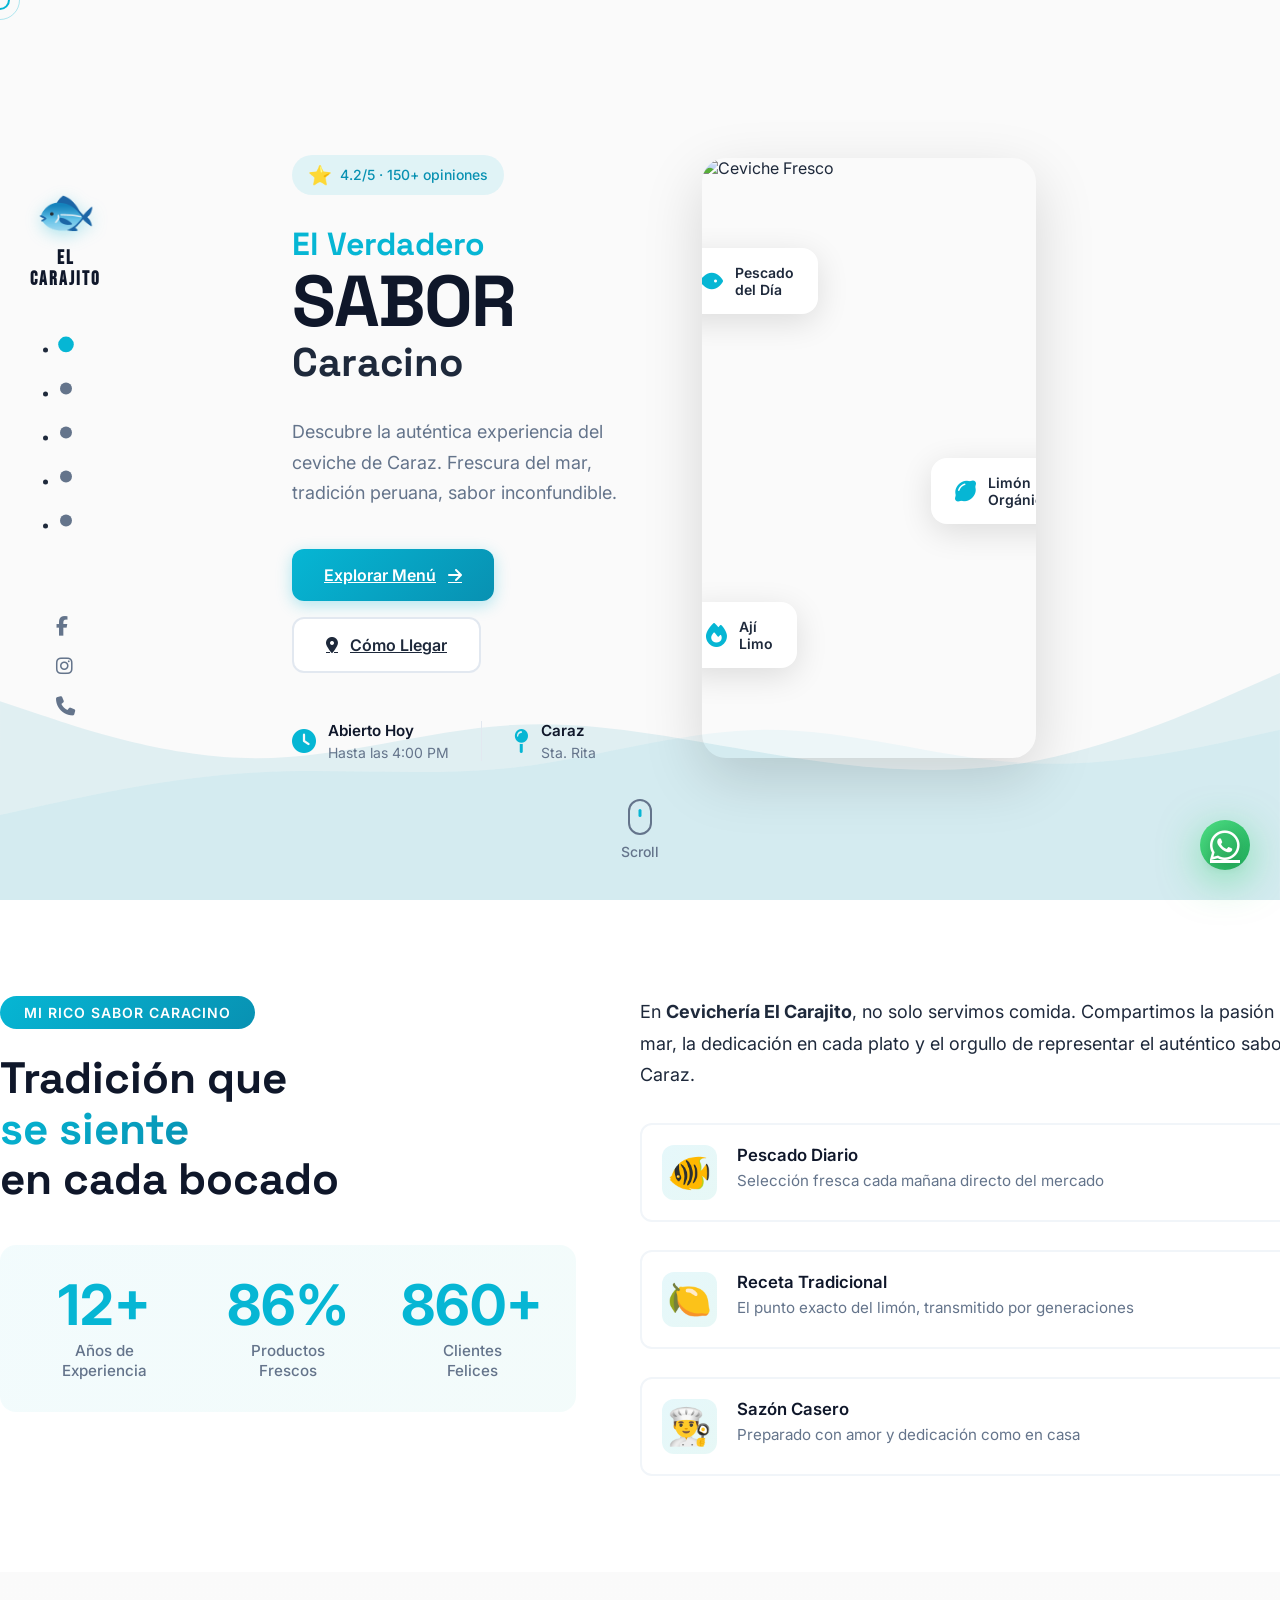
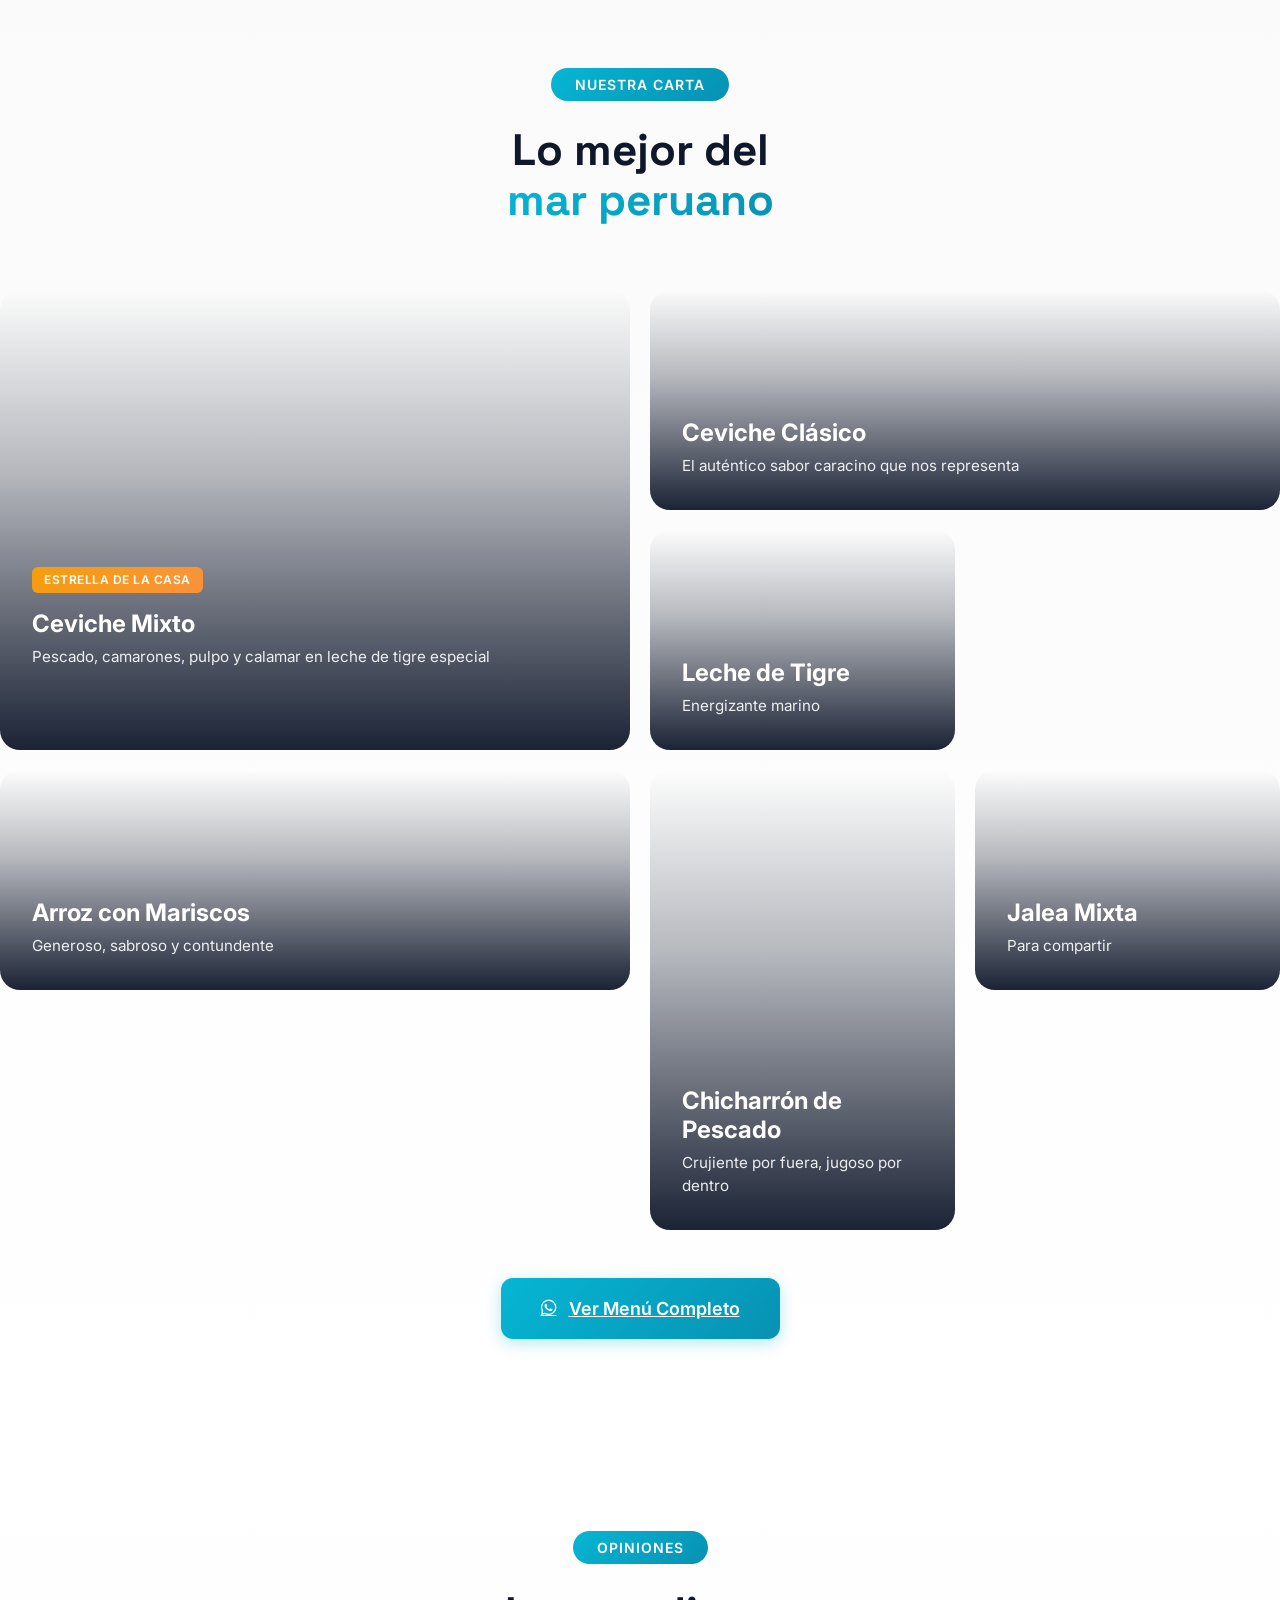
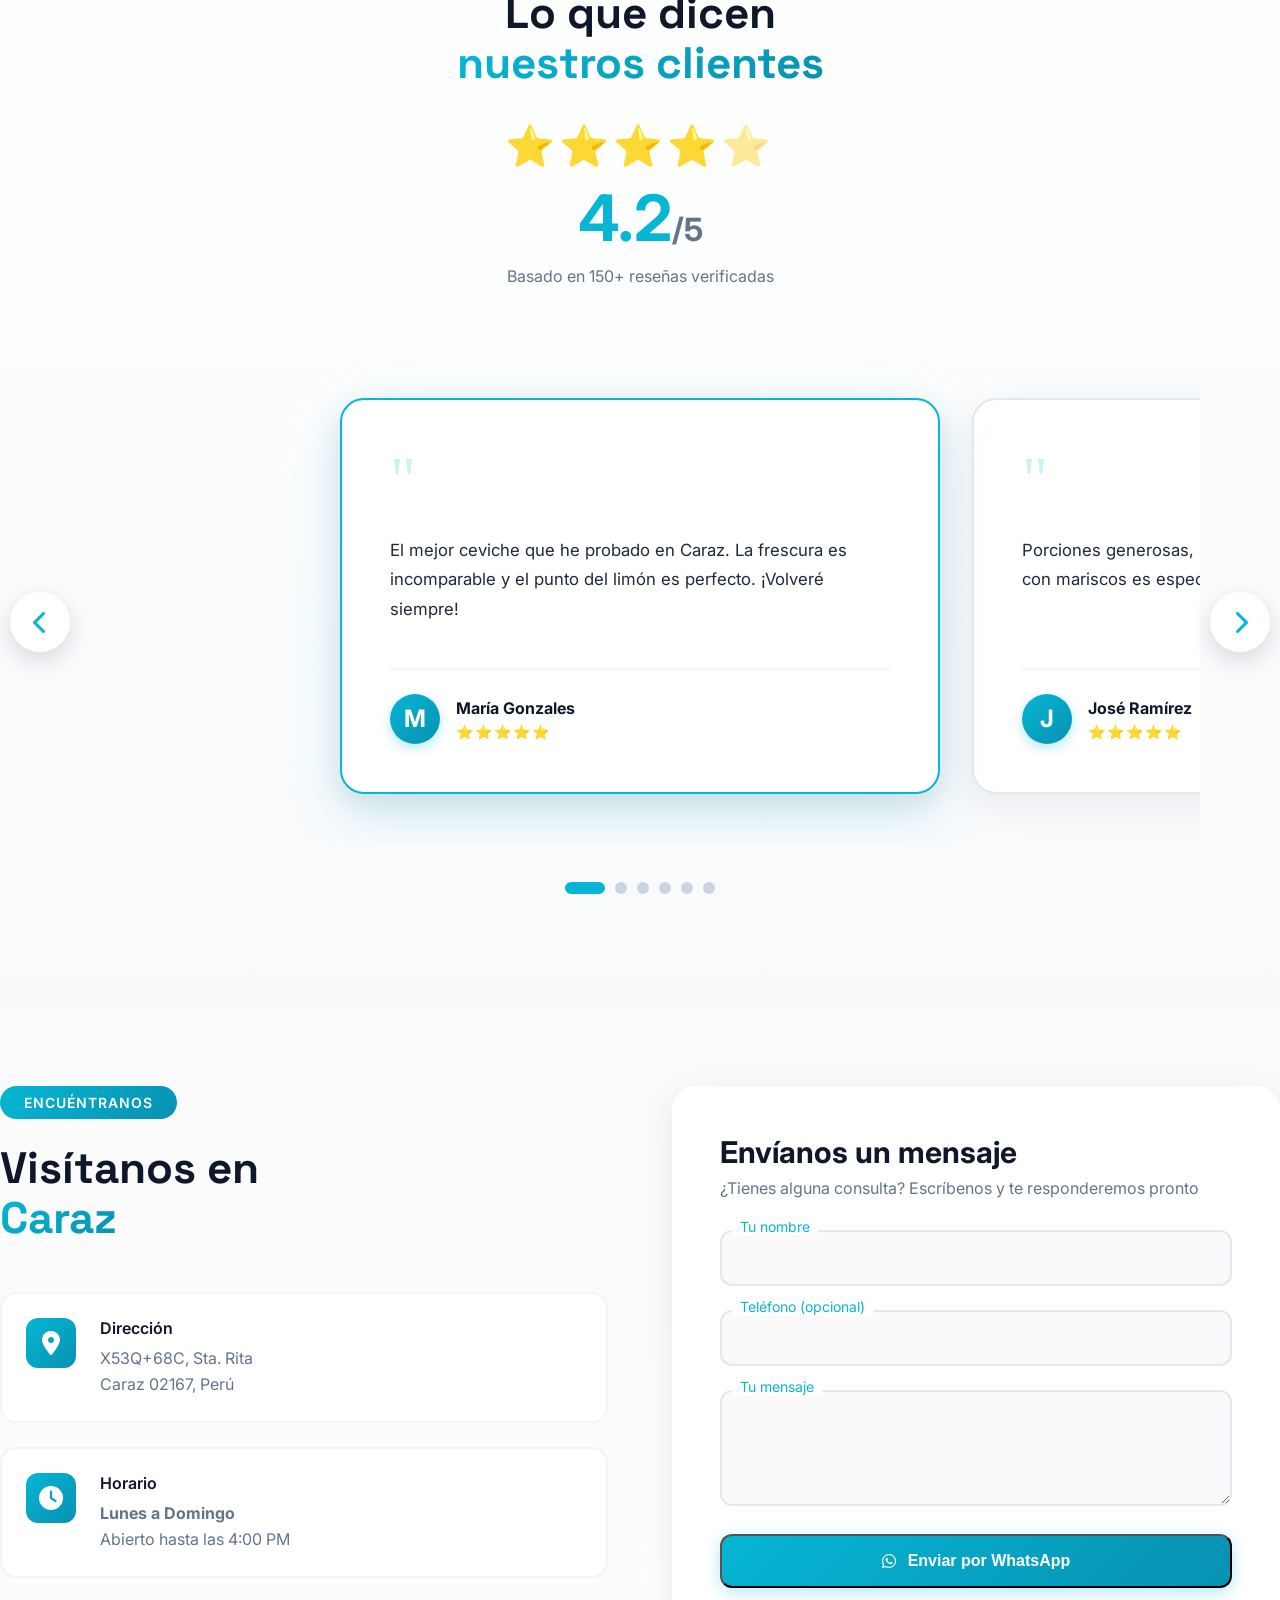
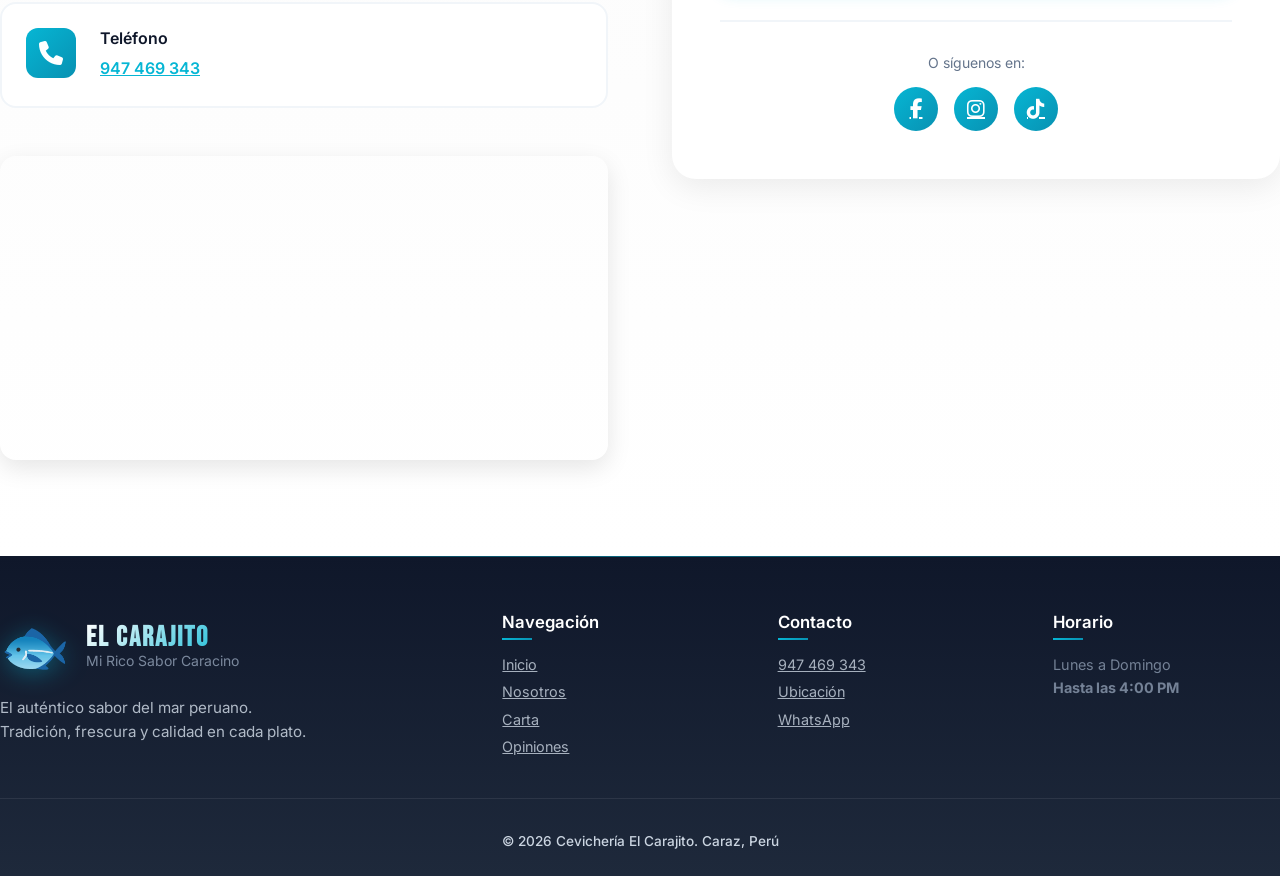
==== index.html @ 373b5e3e "Add files via upload" ====
<!DOCTYPE html>
<html lang="es">
<head>
    <meta charset="UTF-8">
    <meta name="viewport" content="width=device-width, initial-scale=1.0">
    <meta name="description" content="Cevichería El Carajito - El verdadero sabor del ceviche caracino. Restaurante de comida marina en Caraz, Perú. Frescura, tradición y sabor en cada plato.">
    <meta name="keywords" content="cevichería, ceviche, comida marina, mariscos, Caraz, Perú, restaurante, pescado fresco">
    <meta name="author" content="Cevichería El Carajito">
    <title>El Carajito 🐟 Sabor Caracino Auténtico</title>
    
    <!-- Font Awesome -->
    <link rel="stylesheet" href="https://cdnjs.cloudflare.com/ajax/libs/font-awesome/6.4.0/css/all.min.css">
    
    <!-- Google Fonts -->
    <link rel="preconnect" href="https://fonts.googleapis.com">
    <link rel="preconnect" href="https://fonts.gstatic.com" crossorigin>
    <link href="https://fonts.googleapis.com/css2?family=Space+Grotesk:wght@400;500;600;700&family=Bebas+Neue&family=Inter:wght@300;400;500;600&display=swap" rel="stylesheet">
    
    <!-- CSS -->
    <link rel="stylesheet" href="styles.css">
</head>
<body>
    <!-- Cursor personalizado -->
    <div class="custom-cursor"></div>
    <div class="cursor-follower"></div>
    
    <!-- Ondas de fondo -->
    <div class="waves-bg">
        <svg class="wave wave-1" xmlns="http://www.w3.org/2000/svg" viewBox="0 0 1440 320">
            <path fill="rgba(8, 145, 178, 0.1)" d="M0,96L48,112C96,128,192,160,288,160C384,160,480,128,576,122.7C672,117,768,139,864,154.7C960,171,1056,181,1152,165.3C1248,149,1344,107,1392,85.3L1440,64L1440,320L1392,320C1344,320,1248,320,1152,320C1056,320,960,320,864,320C768,320,672,320,576,320C480,320,384,320,288,320C192,320,96,320,48,320L0,320Z"></path>
        </svg>
        <svg class="wave wave-2" xmlns="http://www.w3.org/2000/svg" viewBox="0 0 1440 320">
            <path fill="rgba(6, 182, 212, 0.05)" d="M0,224L48,213.3C96,203,192,181,288,176C384,171,480,181,576,170.7C672,160,768,128,864,128C960,128,1056,160,1152,165.3C1248,171,1344,149,1392,138.7L1440,128L1440,320L1392,320C1344,320,1248,320,1152,320C1056,320,960,320,864,320C768,320,672,320,576,320C480,320,384,320,288,320C192,320,96,320,48,320L0,320Z"></path>
        </svg>
    </div>
    <!-- WhatsApp Floating -->
    <a href="https://wa.me/51947469343?text=Hola,%20quisiera%20información" 
       class="whatsapp-btn" 
       target="_blank"
       aria-label="Contactar por WhatsApp">
        <i class="fab fa-whatsapp"></i>
    </a>

    <!-- Navegación Lateral Moderna -->
    <nav class="nav-side">
        <div class="nav-logo">
            <div class="logo-icon">🐟</div>
            <span class="logo-text">EL<br>CARAJITO</span>
        </div>
        <ul class="nav-links">
            <li><a href="#inicio" class="nav-dot active" data-text="Inicio"></a></li>
            <li><a href="#sabor" class="nav-dot" data-text="Nuestro Sabor"></a></li>
            <li class="has-submenu">
                <a href="#platos" class="nav-dot" data-text="Platos">
                    <i class="submenu-arrow fas fa-chevron-right"></i>
                </a>
                <div class="submenu-carta">
                    <div class="submenu-header">
                        <h4>Nuestra Carta</h4>
                    </div>
                    <div class="submenu-items">
                        <a href="ceviches.html" class="submenu-item" data-category="ceviches">
                            <i class="fas fa-fish"></i>
                            <div class="submenu-info">
                                <span class="submenu-title">Ceviches</span>
                                <span class="submenu-desc">Frescos y deliciosos</span>
                            </div>
                        </a>
                        <a href="platos-marinos.html" class="submenu-item" data-category="marinos">
                            <i class="fas fa-shrimp"></i>
                            <div class="submenu-info">
                                <span class="submenu-title">Platos Marinos</span>
                                <span class="submenu-desc">Variedad del mar</span>
                            </div>
                        </a>
                        <a href="chicharrones.html" class="submenu-item" data-category="chicharrones">
                            <i class="fas fa-drumstick-bite"></i>
                            <div class="submenu-info">
                                <span class="submenu-title">Chicharrones</span>
                                <span class="submenu-desc">Crujientes y sabrosos</span>
                            </div>
                        </a>
                        <a href="arroces.html" class="submenu-item" data-category="arroces">
                            <i class="fas fa-bowl-rice"></i>
                            <div class="submenu-info">
                                <span class="submenu-title">Arroces</span>
                                <span class="submenu-desc">Con mariscos frescos</span>
                            </div>
                        </a>
                        <a href="jaleas.html" class="submenu-item" data-category="jaleas">
                            <i class="fas fa-utensils"></i>
                            <div class="submenu-info">
                                <span class="submenu-title">Jaleas</span>
                                <span class="submenu-desc">Mixtas y especiales</span>
                            </div>
                        </a>
                        <a href="bebidas.html" class="submenu-item" data-category="bebidas">
                            <i class="fas fa-glass-water"></i>
                            <div class="submenu-info">
                                <span class="submenu-title">Bebidas</span>
                                <span class="submenu-desc">Refrescantes</span>
                            </div>
                        </a>
                    </div>
                </div>
            </li>
            <li><a href="#opiniones" class="nav-dot" data-text="Opiniones"></a></li>
            <li><a href="#contacto" class="nav-dot" data-text="Contacto"></a></li>
        </ul>
        <div class="nav-social">
            <a href="#"><i class="fab fa-facebook-f"></i></a>
            <a href="#"><i class="fab fa-instagram"></i></a>
            <a href="tel:947469343"><i class="fas fa-phone"></i></a>
        </div>
    </nav>

    <!-- Mobile Menu Toggle -->
    <button class="mobile-menu-toggle" id="mobileToggle">
        <span></span>
        <span></span>
        <span></span>
    </button>

    <!-- Hero Moderno y Diferente -->
    <section class="hero-modern" id="inicio">
        <div class="hero-split">
            <!-- Lado Izquierdo: Contenido -->
            <div class="hero-left">
                <div class="hero-badge">
                    <span class="badge-star">⭐</span>
                    <span class="badge-text">4.2/5 · 150+ opiniones</span>
                </div>
                <h1 class="hero-title-modern">
                    <span class="title-line">El Verdadero</span>
                    <span class="title-line big">SABOR</span>
                    <span class="title-line">Caracino</span>
                </h1>
                <p class="hero-text">
                    Descubre la auténtica experiencia del ceviche de Caraz. 
                    Frescura del mar, tradición peruana, sabor inconfundible.
                </p>
                <div class="hero-actions">
                    <a href="#platos" class="btn-modern primary">
                        <span>Explorar Menú</span>
                        <i class="fas fa-arrow-right"></i>
                    </a>
                    <a href="#contacto" class="btn-modern secondary">
                        <i class="fas fa-map-marker-alt"></i>
                        <span>Cómo Llegar</span>
                    </a>
                </div>
                <div class="hero-info">
                    <div class="info-item">
                        <i class="fas fa-clock"></i>
                        <div>
                            <strong>Abierto Hoy</strong>
                            <span>Hasta las 4:00 PM</span>
                        </div>
                    </div>
                    <div class="info-divider"></div>
                    <div class="info-item">
                        <i class="fas fa-map-pin"></i>
                        <div>
                            <strong>Caraz</strong>
                            <span>Sta. Rita</span>
                        </div>
                    </div>
                </div>
            </div>
            <!-- Lado Derecho: Imagen Grande -->
            <div class="hero-right">
                <div class="hero-image-wrapper">
                    <img src="https://images.unsplash.com/photo-1626200419199-391ae4be7a41?w=800&h=1000&fit=crop&q=90" 
                         alt="Ceviche Fresco" 
                         class="hero-main-img">
                    <div class="hero-float-card card-1">
                        <i class="fas fa-fish"></i>
                        <span>Pescado<br>del Día</span>
                    </div>
                    <div class="hero-float-card card-2">
                        <i class="fas fa-lemon"></i>
                        <span>Limón<br>Orgánico</span>
                    </div>
                    <div class="hero-float-card card-3">
                        <i class="fas fa-fire"></i>
                        <span>Ají<br>Limo</span>
                    </div>
                </div>
            </div>
        </div>
        <!-- Scroll Indicator -->
        <div class="scroll-hint">
            <div class="mouse"></div>
            <span>Scroll</span>
        </div>
    </section>

    <!-- About Section Moderno -->
    <section class="about-modern" id="sabor">
        <div class="container-wide">
            <div class="about-layout">
                <div class="about-content-left">
                    <span class="section-label-modern">Mi Rico Sabor Caracino</span>
                    <h2 class="section-title-modern">
                        Tradición que<br>
                        <span class="gradient-text">se siente</span><br>
                        en cada bocado
                    </h2>
                    <div class="about-stats">
                        <div class="stat">
                            <h3>15+</h3>
                            <p>Años de<br>Experiencia</p>
                        </div>
                        <div class="stat">
                            <h3>100%</h3>
                            <p>Productos<br>Frescos</p>
                        </div>
                        <div class="stat">
                            <h3>1000+</h3>
                            <p>Clientes<br>Felices</p>
                        </div>
                    </div>
                </div>
                <div class="about-content-right">
                    <p class="big-text">
                        En <strong>Cevichería El Carajito</strong>, no solo servimos comida. 
                        Compartimos la pasión por el mar, la dedicación en cada plato y 
                        el orgullo de representar el auténtico sabor de Caraz.
                    </p>
                    <div class="features-modern">
                        <div class="feat">
                            <div class="feat-icon">🐠</div>
                            <div>
                                <h4>Pescado Diario</h4>
                                <p>Selección fresca cada mañana directo del mercado</p>
                            </div>
                        </div>
                        <div class="feat">
                            <div class="feat-icon">🍋</div>
                            <div>
                                <h4>Receta Tradicional</h4>
                                <p>El punto exacto del limón, transmitido por generaciones</p>
                            </div>
                        </div>
                        <div class="feat">
                            <div class="feat-icon">👨‍🍳</div>
                            <div>
                                <h4>Sazón Casero</h4>
                                <p>Preparado con amor y dedicación como en casa</p>
                            </div>
                        </div>
                    </div>
                </div>
            </div>
        </div>
    </section>

    <!-- Platos Section - Diseño Bento Grid Moderno -->
    <section class="platos-section" id="platos">
        <div class="container-wide">
            <div class="section-head-center">
                <span class="section-label-modern">Nuestra Carta</span>
                <h2 class="section-title-modern">
                    Lo mejor del<br>
                    <span class="gradient-text">mar peruano</span>
                </h2>
            </div>

            <!-- Bento Grid Layout -->
            <div class="bento-grid">
                <!-- Ceviche Mixto - Grande -->
                <div class="bento-item large" style="background-image: url('https://images.unsplash.com/photo-1617093727343-374698b1b08d?w=600&h=800&fit=crop&q=90')">
                    <div class="bento-overlay"></div>
                    <div class="bento-content">
                        <span class="bento-tag">Estrella de la Casa</span>
                        <h3>Ceviche Mixto</h3>
                        <p>Pescado, camarones, pulpo y calamar en leche de tigre especial</p>
                        <button class="btn-ghost">Pedir</button>
                    </div>
                </div>

                <!-- Ceviche Clásico -->
                <div class="bento-item medium" style="background-image: url('https://images.unsplash.com/photo-1626200419199-391ae4be7a41?w=500&h=500&fit=crop&q=90')">
                    <div class="bento-overlay"></div>
                    <div class="bento-content">
                        <h3>Ceviche Clásico</h3>
                        <p>El auténtico sabor caracino que nos representa</p>
                    </div>
                </div>

                <!-- Leche de Tigre -->
                <div class="bento-item small" style="background-image: url('https://images.unsplash.com/photo-1625943553852-781c6dd46faa?w=400&h=400&fit=crop&q=90')">
                    <div class="bento-overlay"></div>
                    <div class="bento-content">
                        <h3>Leche de Tigre</h3>
                        <p>Energizante marino</p>
                    </div>
                </div>

                <!-- Arroz con Mariscos -->
                <div class="bento-item medium" style="background-image: url('https://images.unsplash.com/photo-1559181567-c3190ca9959b?w=500&h=500&fit=crop&q=90')">
                    <div class="bento-overlay"></div>
                    <div class="bento-content">
                        <h3>Arroz con Mariscos</h3>
                        <p>Generoso, sabroso y contundente</p>
                    </div>
                </div>

                <!-- Chicharrón de Pescado -->
                <div class="bento-item tall" style="background-image: url('https://images.unsplash.com/photo-1534422298391-e4f8c172dddb?w=400&h=600&fit=crop&q=90')">
                    <div class="bento-overlay"></div>
                    <div class="bento-content">
                        <h3>Chicharrón de Pescado</h3>
                        <p>Crujiente por fuera, jugoso por dentro</p>
                    </div>
                </div>

                <!-- Jalea Mixta -->
                <div class="bento-item small" style="background-image: url('https://images.unsplash.com/photo-1599487488170-d11ec9c172f0?w=400&h=400&fit=crop&q=90')">
                    <div class="bento-overlay"></div>
                    <div class="bento-content">
                        <h3>Jalea Mixta</h3>
                        <p>Para compartir</p>
                    </div>
                </div>
            </div>

            <!-- Botón Ver Menú Completo -->
            <div class="center-action">
                <a href="https://wa.me/51947469343?text=Quiero%20ver%20el%20menú%20completo" target="_blank" class="btn-modern primary large">
                    <i class="fab fa-whatsapp"></i>
                    <span>Ver Menú Completo</span>
                </a>
            </div>
        </div>
    </section>

    <!-- Opiniones Carousel Moderno -->
    <section class="reviews-modern" id="opiniones">
        <div class="container-wide">
            <div class="section-head-center">
                <span class="section-label-modern">Opiniones</span>
                <h2 class="section-title-modern">
                    Lo que dicen<br>
                    <span class="gradient-text">nuestros clientes</span>
                </h2>
                <div class="rating-hero">
                    <div class="stars-big">⭐⭐⭐⭐<span class="half">⭐</span></div>
                    <div class="rating-num">4.2<span>/5</span></div>
                    <p>Basado en 150+ reseñas verificadas</p>
                </div>
            </div>

            <div class="reviews-carousel-3d">
                <button class="carousel-nav prev" aria-label="Anterior">
                    <i class="fas fa-chevron-left"></i>
                </button>
                
                <div class="carousel-track-container">
                    <div class="carousel-track">
                        <div class="review-card-modern active">
                            <div class="card-inner">
                                <div class="quote-icon">"</div>
                                <p class="review-text-modern">
                                    El mejor ceviche que he probado en Caraz. La frescura es incomparable 
                                    y el punto del limón es perfecto. ¡Volveré siempre!
                                </p>
                                <div class="reviewer">
                                    <div class="reviewer-avatar">M</div>
                                    <div class="reviewer-info">
                                        <strong>María Gonzales</strong>
                                        <div class="stars-small">⭐⭐⭐⭐⭐</div>
                                    </div>
                                </div>
                            </div>
                        </div>

                        <div class="review-card-modern">
                            <div class="card-inner">
                                <div class="quote-icon">"</div>
                                <p class="review-text-modern">
                                    Porciones generosas, sabor auténtico y precios justos. 
                                    El arroz con mariscos es espectacular.
                                </p>
                                <div class="reviewer">
                                    <div class="reviewer-avatar">J</div>
                                    <div class="reviewer-info">
                                        <strong>José Ramírez</strong>
                                        <div class="stars-small">⭐⭐⭐⭐⭐</div>
                                    </div>
                                </div>
                            </div>
                        </div>

                        <div class="review-card-modern">
                            <div class="card-inner">
                                <div class="quote-icon">"</div>
                                <p class="review-text-modern">
                                    Ambiente familiar y comida deliciosa. La leche de tigre 
                                    es energizante y el servicio muy amable.
                                </p>
                                <div class="reviewer">
                                    <div class="reviewer-avatar">A</div>
                                    <div class="reviewer-info">
                                        <strong>Ana Torres</strong>
                                        <div class="stars-small">⭐⭐⭐⭐</div>
                                    </div>
                                </div>
                            </div>
                        </div>

                        <div class="review-card-modern">
                            <div class="card-inner">
                                <div class="quote-icon">"</div>
                                <p class="review-text-modern">
                                    Visitando Caraz encontré esta joya. El chicharrón de pescado 
                                    crujiente y el ceviche mixto son imperdibles.
                                </p>
                                <div class="reviewer">
                                    <div class="reviewer-avatar">C</div>
                                    <div class="reviewer-info">
                                        <strong>Carlos Mendoza</strong>
                                        <div class="stars-small">⭐⭐⭐⭐⭐</div>
                                    </div>
                                </div>
                            </div>
                        </div>

                        <div class="review-card-modern">
                            <div class="card-inner">
                                <div class="quote-icon">"</div>
                                <p class="review-text-modern">
                                    Calidad-precio excelente. Los platos son abundantes y el sabor 
                                    es auténtico caracino. La atención familiar es increíble.
                                </p>
                                <div class="reviewer">
                                    <div class="reviewer-avatar">L</div>
                                    <div class="reviewer-info">
                                        <strong>Lucía Paredes</strong>
                                        <div class="stars-small">⭐⭐⭐⭐</div>
                                    </div>
                                </div>
                            </div>
                        </div>

                        <div class="review-card-modern">
                            <div class="card-inner">
                                <div class="quote-icon">"</div>
                                <p class="review-text-modern">
                                    Un lugar que recomiendo totalmente. La jalea mixta está 
                                    deliciosa y el servicio es rápido y amable.
                                </p>
                                <div class="reviewer">
                                    <div class="reviewer-avatar">R</div>
                                    <div class="reviewer-info">
                                        <strong>Roberto Silva</strong>
                                        <div class="stars-small">⭐⭐⭐⭐⭐</div>
                                    </div>
                                </div>
                            </div>
                        </div>
                    </div>
                </div>

                <button class="carousel-nav next" aria-label="Siguiente">
                    <i class="fas fa-chevron-right"></i>
                </button>

                <div class="carousel-indicators">
                    <span class="indicator active"></span>
                    <span class="indicator"></span>
                    <span class="indicator"></span>
                    <span class="indicator"></span>
                    <span class="indicator"></span>
                    <span class="indicator"></span>
                </div>
            </div>
        </div>
    </section>

    <!-- Contacto y Ubicación Moderno -->
    <section class="contacto-modern" id="contacto">
        <div class="container-wide">
            <div class="contacto-grid">
                <!-- Info & Map -->
                <div class="contacto-left">
                    <span class="section-label-modern">Encuéntranos</span>
                    <h2 class="section-title-modern">
                        Visítanos en<br>
                        <span class="gradient-text">Caraz</span>
                    </h2>
                    
                    <div class="info-cards">
                        <div class="info-card-modern">
                            <div class="icon-wrap">
                                <i class="fas fa-map-marker-alt"></i>
                            </div>
                            <div>
                                <h4>Dirección</h4>
                                <p>X53Q+68C, Sta. Rita<br>Caraz 02167, Perú</p>
                            </div>
                        </div>

                        <div class="info-card-modern">
                            <div class="icon-wrap">
                                <i class="fas fa-clock"></i>
                            </div>
                            <div>
                                <h4>Horario</h4>
                                <p><strong>Lunes a Domingo</strong><br>Abierto hasta las 4:00 PM</p>
                            </div>
                        </div>

                        <div class="info-card-modern">
                            <div class="icon-wrap">
                                <i class="fas fa-phone"></i>
                            </div>
                            <div>
                                <h4>Teléfono</h4>
                                <p><a href="tel:947469343">947 469 343</a></p>
                            </div>
                        </div>
                    </div>

                    <div class="map-container">
                        <iframe 
                            src="https://www.google.com/maps/embed?pb=!1m18!1m12!1m3!1d3932.2!2d-77.81!3d-9.04!2m3!1f0!2f0!3f0!3m2!1i1024!2i768!4f13.1!3m3!1m2!1s0x0%3A0x0!2zOcKwMDInMjQuMCJTIDc3wrA0OCczNi4wIlc!5e0!3m2!1ses!2spe!4v1234567890" 
                            width="100%" 
                            height="300" 
                            style="border:0; border-radius: 16px;" 
                            allowfullscreen="" 
                            loading="lazy">
                        </iframe>
                    </div>
                </div>

                <!-- Formulario Moderno -->
                <div class="contacto-right">
                    <div class="form-container-modern">
                        <h3>Envíanos un mensaje</h3>
                        <p>¿Tienes alguna consulta? Escríbenos y te responderemos pronto</p>
                        
                        <form class="form-modern" id="contactForm">
                            <div class="form-field">
                                <input type="text" id="name" required>
                                <label for="name">Tu nombre</label>
                            </div>
                            
                            <div class="form-field">
                                <input type="tel" id="phone">
                                <label for="phone">Teléfono (opcional)</label>
                            </div>
                            
                            <div class="form-field">
                                <textarea id="message" rows="4" required></textarea>
                                <label for="message">Tu mensaje</label>
                            </div>
                            
                            <button type="submit" class="btn-modern primary full">
                                <i class="fab fa-whatsapp"></i>
                                <span>Enviar por WhatsApp</span>
                            </button>
                        </form>

                        <div class="social-modern">
                            <p>O síguenos en:</p>
                            <div class="social-links-modern">
                                <a href="#"><i class="fab fa-facebook-f"></i></a>
                                <a href="#"><i class="fab fa-instagram"></i></a>
                                <a href="#"><i class="fab fa-tiktok"></i></a>
                            </div>
                        </div>
                    </div>
                </div>
            </div>
        </div>
    </section>

    <!-- Footer Minimalista -->
    <footer class="footer-modern">
        <div class="container-wide">
            <div class="footer-top">
                <div class="footer-brand">
                    <div class="logo-footer">
                        <div class="logo-icon-big">🐟</div>
                        <div>
                            <h3>EL CARAJITO</h3>
                            <p>Mi Rico Sabor Caracino</p>
                        </div>
                    </div>
                    <p class="footer-desc">
                        El auténtico sabor del mar peruano.<br>
                        Tradición, frescura y calidad en cada plato.
                    </p>
                </div>
                
                <div class="footer-links">
                    <div class="footer-col">
                        <h4>Navegación</h4>
                        <a href="#inicio">Inicio</a>
                        <a href="#sabor">Nosotros</a>
                        <a href="#platos">Carta</a>
                        <a href="#opiniones">Opiniones</a>
                    </div>
                    
                </div>
                <div class="footer-links">
                    <div class="footer-col">
                        <h4>Contacto</h4>
                        <a href="tel:947469343">947 469 343</a>
                        <a href="#contacto">Ubicación</a>
                        <a href="https://wa.me/51947469343">WhatsApp</a>
                    </div>
                </div>
                <div class="footer-links">
                    <div class="footer-col">
                        <h4>Horario</h4>
                        <p>Lunes a Domingo</p>
                        <p><strong>Hasta las 4:00 PM</strong></p>
                    </div>
                </div>
            </div>
            
            <div class="footer-bottom">
                <p>&copy; 2026 Cevichería El Carajito. Caraz, Perú</p>
            </div>
        </div>
    </footer>

    <!-- JavaScript -->
    <script src="script.js"></script>
</body>
</html>
---- styles.css ----
/* ===========================================
   🌊 CEVICHERÍA EL CARAJITO - DISEÑO MODERNO
   =========================================== */

/* Reset & Variables */
* {
    margin: 0;
    padding: 0;
    box-sizing: border-box;
}

:root {
    --cyan: #06b6d4;
    --cyan-dark: #0891b2;
    --teal: #14b8a6;
    --orange: #f59e0b;
    --navy: #0f172a;
    --slate: #1e293b;
    --gray: #64748b;
    --white: #ffffff;
    
    --gradient-ocean: linear-gradient(135deg, #06b6d4, #0891b2);
    --gradient-sunset: linear-gradient(135deg, #f59e0b, #fb923c);
    
    --shadow-soft: 0 4px 16px rgba(0, 0, 0, 0.08);
    --shadow-glow: 0 0 40px rgba(6, 182, 212, 0.3);
}

html {
    scroll-behavior: smooth;
    font-size: 16px;
}

body {
    font-family: 'Inter', -apple-system, BlinkMacSystemFont, 'Segoe UI', sans-serif;
    color: var(--slate);
    background: #fafafa;
    overflow-x: hidden;
    position: relative;
}

/* Background Waves */
.waves-bg {
    position: fixed;
    bottom: 0;
    left: 0;
    width: 100%;
    height: 100%;
    z-index: -1;
    pointer-events: none;
}

.wave {
    position: absolute;
    bottom: 0;
    width: 100%;
    animation: wave-flow 20s ease-in-out infinite;
}

.wave-1 {
    animation-delay: 0s;
}

.wave-2 {
    animation-delay: -5s;
}

@keyframes wave-flow {
    0%, 100% { transform: translateX(0) translateY(0); }
    50% { transform: translateX(-50px) translateY(-20px); }
}

/* Cursor Personalizado */
.custom-cursor {
    width: 20px;
    height: 20px;
    border: 2px solid var(--cyan);
    border-radius: 50%;
    position: fixed;
    pointer-events: none;
    z-index: 9999;
    transition: 0.15s ease-out;
    transform: translate(-50%, -50%);
}

.cursor-follower {
    width: 40px;
    height: 40px;
    border: 1px solid rgba(6, 182, 212, 0.3);
    border-radius: 50%;
    position: fixed;
    pointer-events: none;
    z-index: 9998;
    transition: 0.3s ease-out;
    transform: translate(-50%, -50%);
}

/* WhatsApp Floating Button - Ultra Moderno */
.whatsapp-btn {
    position: fixed !important;
    bottom: 30px !important;
    right: 30px !important;
    background: linear-gradient(135deg, #25d366 0%, #1faa59 100%);
    color: white;
    width: 50px;
    height: 50px;
    border-radius: 50%;
    display: flex;
    align-items: center;
    justify-content: center;
    font-size: 34px;
    box-shadow: 
        0 10px 40px rgba(37, 211, 102, 0.5),
        0 0 0 0 rgba(37, 211, 102, 0.4);
    z-index: 10000;
    animation: pulse-whatsapp-modern 2.5s infinite;
    transition: all 0.4s cubic-bezier(0.68, -0.55, 0.265, 1.55);
    overflow: visible;
}

/* Efecto de anillo pulsante */
.whatsapp-btn::before {
    content: '';
    position: absolute;
    inset: -5px;
    border-radius: 50%;
    background: linear-gradient(135deg, rgba(37, 211, 102, 0.4), rgba(31, 170, 89, 0.4));
    opacity: 0;
    animation: ring-pulse 2.5s infinite;
}

/* Efecto de brillo interno */
.whatsapp-btn::after {
    content: '';
    position: absolute;
    inset: 0;
    border-radius: 50%;
    background: linear-gradient(135deg, rgba(255, 255, 255, 0.3), transparent);
    opacity: 0.6;
}

.whatsapp-btn i {
    position: relative;
    z-index: 1;
    transition: transform 0.6s cubic-bezier(0.68, -0.55, 0.265, 1.55);
    filter: drop-shadow(0 2px 4px rgba(0, 0, 0, 0.2));
}

.whatsapp-btn:hover {
    transform: translateY(-6px) scale(1.15);
    box-shadow: 
        0 15px 50px rgba(37, 211, 102, 0.7),
        0 0 60px rgba(37, 211, 102, 0.5),
        0 0 0 8px rgba(37, 211, 102, 0.2);
}

.whatsapp-btn:hover i {
    transform: rotate(360deg) scale(1.1);
}

.whatsapp-btn:active {
    transform: translateY(-3px) scale(1.05);
}

@keyframes pulse-whatsapp-modern {
    0%, 100% { 
        box-shadow: 
            0 10px 40px rgba(37, 211, 102, 0.5),
            0 0 0 0 rgba(37, 211, 102, 0.4);
    }
    50% { 
        box-shadow: 
            0 15px 50px rgba(37, 211, 102, 0.7),
            0 0 40px rgba(37, 211, 102, 0.6);
    }
}

@keyframes ring-pulse {
    0% {
        opacity: 0;
        transform: scale(0.8);
    }
    50% {
        opacity: 1;
        transform: scale(1.2);
    }
    100% {
        opacity: 0;
        transform: scale(1.5);
    }
}

/* Navegación Lateral Moderna */
.nav-side {
    position: fixed;
    left: 30px;
    top: 50%;
    transform: translateY(-50%);
    z-index: 900;
    display: flex;
    flex-direction: column;
    align-items: center;
    gap: 3rem;
}

.nav-logo {
    text-align: center;
}

.logo-icon {
    font-size: 3rem;
    margin-bottom: 0.5rem;
    filter: drop-shadow(0 4px 8px rgba(6, 182, 212, 0.3));
}

.logo-text {
    font-family: 'Bebas Neue', cursive;
    font-size: 1.2rem;
    line-height: 1.1;
    font-weight: 700;
    color: var(--navy);
    letter-spacing: 2px;
}

.nav-links {
    display: flex;
    flex-direction: column;
    gap: 1.5rem;
}

.nav-dot {
    width: 12px;
    height: 12px;
    background: var(--gray);
    border-radius: 50%;
    display: block;
    position: relative;
    transition: all 0.3s ease;
}

.nav-dot::before {
    content: attr(data-text);
    position: absolute;
    left: 25px;
    top: 50%;
    transform: translateY(-50%);
    white-space: nowrap;
    opacity: 0;
    font-size: 0.875rem;
    font-weight: 500;
    color: var(--slate);
    transition: all 0.3s ease;
}

.nav-dot:hover::before {
    opacity: 1;
    left: 30px;
}

.nav-dot.active,
.nav-dot:hover {
    background: var(--cyan);
    transform: scale(1.3);
}

.nav-social {
    display: flex;
    flex-direction: column;
    gap: 1rem;
    margin-top: 2rem;
}

.nav-social a {
    color: var(--gray);
    font-size: 1.2rem;
    transition: all 0.3s ease;
}

.nav-social a:hover {
    color: var(--cyan);
    transform: translateY(-3px);
}

/* Submenú de Platos - Dropdown Moderno */
.nav-links .has-submenu {
    position: relative;
}

.has-submenu .nav-dot {
    display: flex;
    align-items: center;
    justify-content: center;
}

.submenu-arrow {
    position: absolute;
    right: -20px;
    top: 50%;
    transform: translateY(-50%);
    font-size: 0.65rem;
    opacity: 0;
    transition: all 0.3s ease;
    color: var(--cyan);
}

.has-submenu:hover .submenu-arrow {
    opacity: 1;
    right: -25px;
}

.submenu-carta {
    position: absolute;
    left: 40px;
    top: 50%;
    transform: translateY(-50%);
    background: white;
    border-radius: 20px;
    padding: 1.5rem;
    min-width: 280px;
    box-shadow: 
        0 20px 60px rgba(15, 23, 42, 0.2),
        0 10px 30px rgba(6, 182, 212, 0.15);
    opacity: 0;
    visibility: hidden;
    pointer-events: none;
    transition: all 0.4s cubic-bezier(0.34, 1.56, 0.64, 1);
    border: 2px solid var(--cyan);
    z-index: 1000;
}

.has-submenu:hover .submenu-carta {
    opacity: 1;
    visibility: visible;
    pointer-events: auto;
    left: 50px;
}

.submenu-header {
    margin-bottom: 1rem;
    padding-bottom: 1rem;
    border-bottom: 2px solid #f1f5f9;
}

.submenu-header h4 {
    font-size: 1.1rem;
    font-weight: 700;
    color: var(--navy);
    background: var(--gradient-ocean);
    -webkit-background-clip: text;
    -webkit-text-fill-color: transparent;
    background-clip: text;
}

.submenu-items {
    display: flex;
    flex-direction: column;
    gap: 0.5rem;
}

.submenu-item {
    display: flex;
    align-items: center;
    gap: 1rem;
    padding: 0.75rem 1rem;
    border-radius: 12px;
    transition: all 0.3s ease;
    text-decoration: none;
    background: transparent;
}

.submenu-item:hover {
    background: linear-gradient(135deg, 
        rgba(6, 182, 212, 0.1) 0%, 
        rgba(14, 165, 233, 0.05) 100%);
    transform: translateX(5px);
}

.submenu-item.active {
    background: linear-gradient(135deg, 
        rgba(6, 182, 212, 0.15) 0%, 
        rgba(14, 165, 233, 0.1) 100%);
    border-left: 3px solid var(--cyan);
}

.submenu-item.active .submenu-title {
    color: var(--cyan);
    font-weight: 700;
}

.submenu-item i {
    font-size: 1.25rem;
    color: var(--cyan);
    width: 32px;
    height: 32px;
    display: flex;
    align-items: center;
    justify-content: center;
    background: rgba(6, 182, 212, 0.1);
    border-radius: 8px;
    flex-shrink: 0;
}

.submenu-item:hover i {
    background: var(--cyan);
    color: white;
}

.submenu-info {
    display: flex;
    flex-direction: column;
    gap: 0.15rem;
}

.submenu-title {
    font-size: 0.925rem;
    font-weight: 600;
    color: var(--navy);
}

.submenu-desc {
    font-size: 0.75rem;
    color: var(--gray);
    font-weight: 400;
}

/* Mobile Menu Toggle */
.mobile-menu-toggle {
    display: none;
    position: fixed;
    top: 20px;
    right: 20px;
    z-index: 1000;
    flex-direction: column;
    gap: 5px;
    width: 30px;
    height: 30px;
}

.mobile-menu-toggle span {
    width: 100%;
    height: 3px;
    background: var(--cyan);
    border-radius: 2px;
    transition: all 0.3s ease;
}

/* Hero Moderno Split Screen */
.hero-modern {
    min-height: 100vh;
    display: flex;
    align-items: center;
    padding: 4rem 0 3rem;
    position: relative;
}

.hero-split {
    display: grid;
    grid-template-columns: 52% 48%;
    gap: 3rem;
    align-items: center;
    max-width: 1350px;
    margin: 0 auto;
    padding: 0 3rem;
}

.hero-left {
    padding-right: 1rem;
}

.hero-badge {
    display: inline-flex;
    align-items: center;
    gap: 0.5rem;
    background: rgba(6, 182, 212, 0.1);
    padding: 0.5rem 1rem;
    border-radius: 50px;
    margin-bottom: 2rem;
    font-size: 0.875rem;
    font-weight: 500;
    color: var(--cyan-dark);
}

.badge-star {
    font-size: 1.2rem;
}

.hero-title-modern {
    margin-bottom: 2rem;
}

.title-line {
    display: block;
    font-family: 'Space Grotesk', sans-serif;
    font-weight: 700;
    line-height: 1.1;
}

.title-line:first-child {
    font-size: 2rem;
    color: var(--cyan);
}

.title-line.big {
    font-size: 4.5rem;
    color: var(--navy);
    letter-spacing: -2px;
}

.title-line:last-child {
    font-size: 2.5rem;
    color: var(--slate);
}

.hero-text {
    font-size: 1.125rem;
    line-height: 1.7;
    color: var(--gray);
    margin-bottom: 2.5rem;
    max-width: 500px;
}

.hero-actions {
    display: flex;
    gap: 1rem;
    margin-bottom: 3rem;
    flex-wrap: wrap;
}

.btn-modern {
    display: inline-flex;
    align-items: center;
    gap: 0.75rem;
    padding: 1rem 2rem;
    border-radius: 12px;
    font-weight: 600;
    font-size: 1rem;
    transition: all 0.3s ease;
    cursor: pointer;
}

.btn-modern.primary {
    background: var(--gradient-ocean);
    color: white;
    box-shadow: 0 4px 16px rgba(6, 182, 212, 0.3);
}

.btn-modern.primary:hover {
    transform: translateY(-2px);
    box-shadow: 0 8px 24px rgba(6, 182, 212, 0.4);
}

.btn-modern.secondary {
    background: white;
    color: var(--slate);
    border: 2px solid #e2e8f0;
}

.btn-modern.secondary:hover {
    border-color: var(--cyan);
    color: var(--cyan);
}

.btn-modern.full {
    width: 100%;
    justify-content: center;
}

.btn-modern.large {
    padding: 1.25rem 2.5rem;
    font-size: 1.125rem;
}

.hero-info {
    display: flex;
    align-items: center;
    gap: 2rem;
}

.info-item {
    display: flex;
    align-items: center;
    gap: 0.75rem;
}

.info-item i {
    color: var(--cyan);
    font-size: 1.5rem;
}

.info-item div {
    display: flex;
    flex-direction: column;
    gap: 0.25rem;
}

.info-item strong {
    font-weight: 600;
    color: var(--navy);
    font-size: 0.95rem;
}

.info-item span {
    font-size: 0.875rem;
    color: var(--gray);
}

.info-divider {
    width: 1px;
    height: 40px;
    background: #e2e8f0;
}

/* Hero Right - Imagen con Cards Flotantes */
.hero-right {
    position: relative;
}

.hero-image-wrapper {
    position: relative;
    border-radius: 24px;
    overflow: hidden;
    box-shadow: 0 20px 60px rgba(0, 0, 0, 0.15);
}

.hero-main-img {
    width: 100%;
    height: 600px;
    object-fit: cover;
    display: block;
}

.hero-float-card {
    position: absolute;
    background: white;
    padding: 1rem 1.5rem;
    border-radius: 16px;
    box-shadow: 0 8px 32px rgba(0, 0, 0, 0.12);
    display: flex;
    align-items: center;
    gap: 0.75rem;
    font-weight: 600;
    font-size: 0.875rem;
    animation: float 3s ease-in-out infinite;
}

.hero-float-card i {
    font-size: 1.5rem;
    color: var(--cyan);
}

.card-1 {
    top: 15%;
    left: -30px;
    animation-delay: 0s;
}

.card-2 {
    top: 50%;
    right: -40px;
    animation-delay: 1s;
}

.card-3 {
    bottom: 15%;
    left: -20px;
    animation-delay: 2s;
}

@keyframes float {
    0%, 100% { transform: translateY(0); }
    50% { transform: translateY(-10px); }
}

/* Scroll Hint */
.scroll-hint {
    position: absolute;
    bottom: 40px;
    left: 50%;
    transform: translateX(-50%);
    display: flex;
    flex-direction: column;
    align-items: center;
    gap: 0.5rem;
    color: var(--gray);
    font-size: 0.875rem;
    font-weight: 500;
}

.mouse {
    width: 24px;
    height: 36px;
    border: 2px solid var(--gray);
    border-radius: 12px;
    position: relative;
}

.mouse::before {
    content: '';
    width: 3px;
    height: 8px;
    background: var(--cyan);
    border-radius: 2px;
    position: absolute;
    top: 8px;
    left: 50%;
    transform: translateX(-50%);
    animation: scroll-down 2s ease-in-out infinite;
}

@keyframes scroll-down {
    0%, 100% { top: 8px; opacity: 1; }
    50% { top: 16px; opacity: 0.5; }
}

/* About Section Moderno */
.about-modern {
    padding: 6rem 0;
    background: white;
}

.about-layout {
    display: grid;
    grid-template-columns: 45% 55%;
    gap: 4rem;
    align-items: start;
    max-width: 1300px;
    margin: 0 auto;
}

.section-label-modern {
    display: inline-block;
    background: var(--gradient-ocean);
    color: white;
    padding: 0.5rem 1.5rem;
    border-radius: 50px;
    font-size: 0.875rem;
    font-weight: 600;
    text-transform: uppercase;
    letter-spacing: 1px;
    margin-bottom: 1.5rem;
}

.section-title-modern {
    font-family: 'Space Grotesk', sans-serif;
    font-size: 2.75rem;
    font-weight: 700;
    line-height: 1.15;
    color: var(--navy);
    margin-bottom: 1.5rem;
}

.gradient-text {
    background: var(--gradient-ocean);
    -webkit-background-clip: text;
    -webkit-text-fill-color: transparent;
    background-clip: text;
}

.about-stats {
    display: grid;
    grid-template-columns: repeat(3, 1fr);
    gap: 2.5rem;
    margin-top: 2.5rem;
    padding: 2rem;
    background: linear-gradient(135deg, rgba(6, 182, 212, 0.05), rgba(20, 184, 166, 0.05));
    border-radius: 16px;
}

.stat {
    text-align: center;
}

.stat h3 {
    font-size: 3.5rem;
    font-weight: 700;
    color: var(--cyan);
    line-height: 1;
    margin-bottom: 0.5rem;
}

.stat p {
    font-size: 0.95rem;
    color: var(--gray);
    line-height: 1.3;
    font-weight: 500;
}

.big-text {
    font-size: 1.125rem;
    line-height: 1.75;
    color: var(--slate);
    margin-bottom: 2rem;
}

.features-modern {
    display: flex;
    flex-direction: column;
    gap: 1.75rem;
}

.feat {
    display: flex;
    gap: 1.25rem;
    align-items: flex-start;
    padding: 1.25rem;
    background: white;
    border-radius: 12px;
    border: 2px solid #f1f5f9;
    transition: all 0.3s ease;
}

.feat:hover {
    border-color: var(--cyan);
    transform: translateX(5px);
}

.feat-icon {
    font-size: 2.25rem;
    flex-shrink: 0;
    display: flex;
    align-items: center;
    justify-content: center;
    width: 55px;
    height: 55px;
    background: linear-gradient(135deg, rgba(6, 182, 212, 0.1), rgba(20, 184, 166, 0.1));
    border-radius: 12px;
}

.feat h4 {
    font-size: 1.05rem;
    font-weight: 600;
    color: var(--navy);
    margin-bottom: 0.35rem;
}

.feat p {
    color: var(--gray);
    line-height: 1.5;
    font-size: 0.95rem;
}

/* Platos - Bento Grid Moderno */
.platos-section {
    padding: 6rem 0;
    background: linear-gradient(180deg, #fafafa 0%, #ffffff 100%);
}

.section-head-center {
    text-align: center;
    margin-bottom: 4rem;
    max-width: 800px;
    margin-left: auto;
    margin-right: auto;
}

.bento-grid {
    display: grid;
    grid-template-columns: repeat(4, 1fr);
    grid-auto-rows: 220px;
    gap: 1.25rem;
    margin-bottom: 3rem;
    max-width: 1350px;
    margin-left: auto;
    margin-right: auto;
}

.bento-item {
    position: relative;
    border-radius: 20px;
    overflow: hidden;
    background-size: cover;
    background-position: center;
    cursor: pointer;
    transition: all 0.4s ease;
}

.bento-item:hover {
    transform: translateY(-8px);
    box-shadow: 0 20px 40px rgba(0, 0, 0, 0.2);
}

.bento-item.large {
    grid-column: span 2;
    grid-row: span 2;
}

.bento-item.medium {
    grid-column: span 2;
}

.bento-item.tall {
    grid-row: span 2;
}

.bento-item.small {
    grid-column: span 1;
}

.bento-overlay {
    position: absolute;
    inset: 0;
    background: linear-gradient(to top, rgba(15, 23, 42, 0.95) 0%, rgba(15, 23, 42, 0.3) 60%, transparent 100%);
    transition: all 0.4s ease;
}

.bento-item:hover .bento-overlay {
    background: linear-gradient(to top, rgba(6, 182, 212, 0.9) 0%, rgba(6, 182, 212, 0.4) 60%, transparent 100%);
}

.bento-content {
    position: absolute;
    bottom: 0;
    left: 0;
    right: 0;
    padding: 2rem;
    color: white;
    transform: translateY(0);
    transition: all 0.4s ease;
}

.bento-tag {
    display: inline-block;
    background: var(--gradient-sunset);
    padding: 0.35rem 0.75rem;
    border-radius: 6px;
    font-size: 0.75rem;
    font-weight: 600;
    text-transform: uppercase;
    letter-spacing: 0.5px;
    margin-bottom: 1rem;
}

.bento-content h3 {
    font-size: 1.5rem;
    font-weight: 700;
    margin-bottom: 0.5rem;
}

.bento-content p {
    font-size: 0.95rem;
    opacity: 0.9;
    line-height: 1.5;
}

.btn-ghost {
    margin-top: 1rem;
    padding: 0.5rem 1.5rem;
    background: rgba(255, 255, 255, 0.2);
    border: 1px solid rgba(255, 255, 255, 0.4);
    color: white;
    border-radius: 8px;
    font-weight: 600;
    backdrop-filter: blur(10px);
    cursor: pointer;
    transition: all 0.3s ease;
    opacity: 0;
}

.bento-item:hover .btn-ghost {
    opacity: 1;
}

.btn-ghost:hover {
    background: white;
    color: var(--cyan);
}

.center-action {
    text-align: center;
}

/* Reviews Carousel Horizontal Moderno */
.reviews-modern {
    padding: 6rem 0;
    background: linear-gradient(180deg, #ffffff 0%, #f8fafc 100%);
    overflow: hidden;
}

.rating-hero {
    margin-top: 2rem;
    margin-bottom: 1rem;
    display: flex;
    flex-direction: column;
    align-items: center;
    justify-content: center;
    gap: 1rem;
}

.stars-big {
    font-size: 2.5rem;
    letter-spacing: 0.25rem;
}

.stars-big .half {
    opacity: 0.5;
}

.rating-num {
    font-size: 4rem;
    font-weight: 700;
    color: var(--cyan);
    line-height: 1;
}

.rating-num span {
    font-size: 2rem;
    color: var(--gray);
}

.rating-hero p {
    color: var(--gray);
    font-size: 1rem;
}

/* Contenedor del Carrusel Horizontal */
.reviews-carousel-3d {
    position: relative;
    max-width: 1400px;
    margin: 4rem auto 0;
    padding: 0 80px;
}

.carousel-track-container {
    overflow: hidden;
    position: relative;
    padding: 3rem 0;
}

.carousel-track {
    display: flex;
    align-items: center;
    justify-content: flex-start;
    gap: 2rem;
    transition: transform 0.6s cubic-bezier(0.25, 0.46, 0.45, 0.94);
    padding: 0 calc(50% - 300px);
}

/* Tarjetas del Carrusel */
.review-card-modern {
    flex: 0 0 600px;
    background: white;
    border-radius: 24px;
    padding: 3rem;
    box-shadow: 0 10px 40px rgba(15, 23, 42, 0.08);
    transition: all 0.4s ease;
    border: 2px solid #e2e8f0;
    opacity: 0.5;
    transform: scale(0.9);
}

.review-card-modern.active {
    opacity: 1;
    transform: scale(1);
    border-color: var(--cyan);
    box-shadow: 
        0 20px 60px rgba(6, 182, 212, 0.15),
        0 10px 30px rgba(15, 23, 42, 0.1);
    z-index: 10;
}

.card-inner {
    position: relative;
}

.quote-icon {
    font-size: 4rem;
    color: var(--cyan);
    opacity: 0.2;
    line-height: 1;
    margin-bottom: 1.5rem;
    font-family: Georgia, serif;
}

.review-text-modern {
    font-size: 1.05rem;
    line-height: 1.75;
    color: var(--slate);
    margin-bottom: 2rem;
    font-weight: 400;
    min-height: 100px;
}

.reviewer {
    display: flex;
    align-items: center;
    gap: 1rem;
    padding-top: 1.5rem;
    border-top: 2px solid #f1f5f9;
}

.reviewer-avatar {
    width: 50px;
    height: 50px;
    border-radius: 50%;
    background: var(--gradient-ocean);
    color: white;
    display: flex;
    align-items: center;
    justify-content: center;
    font-size: 1.5rem;
    font-weight: 700;
    flex-shrink: 0;
    box-shadow: 0 4px 12px rgba(6, 182, 212, 0.3);
}

.reviewer-info strong {
    display: block;
    color: var(--navy);
    font-weight: 700;
    margin-bottom: 0.35rem;
    font-size: 1rem;
}

.stars-small {
    font-size: 0.875rem;
    color: var(--orange);
    letter-spacing: 2px;
}

/* Navegación del Carrusel */
.carousel-nav {
    position: absolute;
    top: 50%;
    transform: translateY(-50%);
    width: 60px;
    height: 60px;
    border-radius: 50%;
    background: white;
    border: none;
    color: var(--cyan);
    font-size: 1.5rem;
    cursor: pointer;
    display: flex;
    align-items: center;
    justify-content: center;
    z-index: 100;
    transition: all 0.3s ease;
    box-shadow: 0 8px 24px rgba(15, 23, 42, 0.15);
}

.carousel-nav:hover {
    background: var(--cyan);
    color: white;
    transform: translateY(-50%) scale(1.15);
    box-shadow: 0 12px 32px rgba(6, 182, 212, 0.4);
}

.carousel-nav.prev {
    left: 10px;
}

.carousel-nav.next {
    right: 10px;
}

/* Indicadores del Carrusel */
.carousel-indicators {
    display: flex;
    justify-content: center;
    align-items: center;
    gap: 10px;
    margin-top: 2.5rem;
}

.indicator {
    width: 12px;
    height: 12px;
    border-radius: 50%;
    background: #cbd5e1;
    cursor: pointer;
    transition: all 0.4s ease;
    border: 2px solid transparent;
}

.indicator:hover {
    background: #94a3b8;
    transform: scale(1.2);
}

.indicator.active {
    width: 40px;
    border-radius: 6px;
    background: var(--cyan);
    border-color: var(--cyan);
}

/* Contacto Moderno */
.contacto-modern {
    padding: 6rem 0;
    background: linear-gradient(180deg, #fafafa 0%, #ffffff 100%);
}

.contacto-grid {
    display: grid;
    grid-template-columns: 1fr 1fr;
    gap: 4rem;
    max-width: 1350px;
    margin: 0 auto;
}

.info-cards {
    margin: 3rem 0;
    display: flex;
    flex-direction: column;
    gap: 1.5rem;
}

.info-card-modern {
    display: flex;
    gap: 1.5rem;
    padding: 1.5rem;
    background: white;
    border-radius: 16px;
    border: 2px solid #f1f5f9;
    transition: all 0.3s ease;
}

.info-card-modern:hover {
    border-color: var(--cyan);
    transform: translateX(5px);
}

.icon-wrap {
    width: 50px;
    height: 50px;
    border-radius: 12px;
    background: var(--gradient-ocean);
    color: white;
    display: flex;
    align-items: center;
    justify-content: center;
    font-size: 1.5rem;
    flex-shrink: 0;
}

.info-card-modern h4 {
    font-weight: 600;
    color: var(--navy);
    margin-bottom: 0.5rem;
}

.info-card-modern p {
    color: var(--gray);
    line-height: 1.6;
}

.info-card-modern a {
    color: var(--cyan);
    font-weight: 600;
}

.map-container {
    margin-top: 2rem;
    border-radius: 16px;
    overflow: hidden;
    box-shadow: 0 8px 24px rgba(0, 0, 0, 0.1);
}

.form-container-modern {
    background: white;
    padding: 3rem;
    border-radius: 24px;
    box-shadow: 0 8px 32px rgba(0, 0, 0, 0.08);
}

.form-container-modern h3 {
    font-size: 1.875rem;
    font-weight: 700;
    color: var(--navy);
    margin-bottom: 0.5rem;
}

.form-container-modern > p {
    color: var(--gray);
    margin-bottom: 2rem;
}

.form-modern {
    display: flex;
    flex-direction: column;
    gap: 1.5rem;
    margin-bottom: 2rem;
}

.form-field {
    position: relative;
}

.form-field input,
.form-field textarea {
    width: 100%;
    padding: 1rem 1rem 1rem 1rem;
    border: 2px solid #e2e8f0;
    border-radius: 12px;
    font-family: inherit;
    font-size: 1rem;
    transition: all 0.3s ease;
    background: #fafafa;
}

.form-field input:focus,
.form-field textarea:focus {
    outline: none;
    border-color: var(--cyan);
    background: white;
}

.form-field label {
    position: absolute;
    left: 1rem;
    top: 1rem;
    color: var(--gray);
    pointer-events: none;
    transition: all 0.3s ease;
}

.form-field input:focus + label,
.form-field textarea:focus + label,
.form-field input:not(:placeholder-shown) + label,
.form-field textarea:not(:placeholder-shown) + label {
    top: -0.75rem;
    left: 0.75rem;
    font-size: 0.875rem;
    background: white;
    padding: 0 0.5rem;
    color: var(--cyan);
}

.social-modern {
    text-align: center;
    padding-top: 2rem;
    border-top: 2px solid #f1f5f9;
}

.social-modern p {
    color: var(--gray);
    margin-bottom: 1rem;
    font-size: 0.875rem;
}

.social-links-modern {
    display: flex;
    justify-content: center;
    gap: 1rem;
}

.social-links-modern a {
    width: 44px;
    height: 44px;
    border-radius: 50%;
    background: var(--gradient-ocean);
    color: white;
    display: flex;
    align-items: center;
    justify-content: center;
    font-size: 1.25rem;
    transition: all 0.3s ease;
}

.social-links-modern a:hover {
    transform: translateY(-3px);
    box-shadow: 0 8px 20px rgba(6, 182, 212, 0.4);
}

/* Footer Moderno */
.footer-modern {
    background: linear-gradient(180deg, #0f172a 0%, #1e293b 100%);
    color: white;
    padding: 3.5rem 0 1.5rem;
    position: relative;
    overflow: hidden;
}

.footer-modern::before {
    content: '';
    position: absolute;
    top: 0;
    left: 0;
    right: 0;
    height: 1px;
    background: linear-gradient(90deg, transparent, rgba(6, 182, 212, 0.5), transparent);
}

.footer-top {
    display: grid;
    grid-template-columns: 2fr 1fr 1fr 1fr;
    gap: 3rem;
    margin-bottom: 2rem;
    max-width: 1350px;
    margin-left: auto;
    margin-right: auto;
}

.logo-footer {
    display: flex;
    align-items: center;
    gap: 1rem;
    margin-bottom: 1rem;
}

.logo-icon-big {
    font-size: 3.5rem;
    filter: drop-shadow(0 4px 12px rgba(6, 182, 212, 0.4));
    animation: float 3s ease-in-out infinite;
}

.logo-footer h3 {
    font-family: 'Bebas Neue', cursive;
    font-size: 1.75rem;
    letter-spacing: 2px;
    line-height: 1;
    background: linear-gradient(135deg, #ffffff, #06b6d4);
    -webkit-background-clip: text;
    -webkit-text-fill-color: transparent;
    background-clip: text;
}

.logo-footer p {
    font-size: 0.875rem;
    opacity: 0.8;
    color: #94a3b8;
}

.footer-desc {
    opacity: 0.85;
    line-height: 1.6;
    margin-top: 0.75rem;
    color: #cbd5e1;
    font-size: 0.95rem;
}

.footer-col h4 {
    font-weight: 600;
    margin-bottom: 1rem;
    font-size: 1.05rem;
    color: #ffffff;
    position: relative;
    padding-bottom: 0.5rem;
}

.footer-col h4::after {
    content: '';
    position: absolute;
    bottom: 0;
    left: 0;
    width: 30px;
    height: 2px;
    background: var(--gradient-ocean);
}

.footer-col a {
    display: block;
    opacity: 0.8;
    margin-bottom: 0.65rem;
    transition: all 0.3s ease;
    color: #cbd5e1;
    font-size: 0.9rem;
}

.footer-col a:hover {
    opacity: 1;
    color: var(--cyan);
    padding-left: 8px;
    transform: translateX(0);
}

.footer-col p {
    opacity: 0.75;
    font-size: 0.9rem;
    margin-bottom: 0.4rem;
    color: #94a3b8;
}

.footer-bottom {
    padding-top: 2rem;
    margin-top: 2rem;
    border-top: 1px solid rgba(255, 255, 255, 0.08);
    text-align: center;
    display: flex;
    flex-direction: column;
    gap: 0.5rem;
    font-size: 0.85rem;
    max-width: 1350px;
    margin-left: auto;
    margin-right: auto;
}

.footer-bottom p {
    color: #94a3b8;
    line-height: 1.6;
}

.footer-bottom p:first-child {
    font-weight: 500;
    color: #cbd5e1;
}

/* RESPONSIVE DESIGN */
@media (max-width: 1200px) {
    .nav-side {
        display: none;
    }
    
    /* Ocultar submenú en tablets/móviles */
    .submenu-carta {
        display: none;
    }
    
    .mobile-menu-toggle {
        display: flex;
    }
    
    .hero-split {
        grid-template-columns: 1fr;
        gap: 3rem;
    }
    
    .hero-right {
        order: -1;
    }
    
    .title-line.big {
        font-size: 4rem;
    }
    
    .about-layout,
    .contacto-grid {
        grid-template-columns: 1fr;
        gap: 3rem;
    }
    
    .bento-grid {
        grid-template-columns: repeat(2, 1fr);
    }
    
    .bento-item.large {
        grid-column: span 2;
    }
    
    .footer-top {
        grid-template-columns: 1fr 1fr;
    }
}

@media (max-width: 768px) {
    .hero-split {
        padding: 0 1.5rem;
    }
    
    .title-line.big {
        font-size: 3rem;
    }
    
    .hero-actions {
        flex-direction: column;
    }
    
    .btn-modern {
        width: 100%;
        justify-content: center;
    }
    
    .hero-float-card {
        display: none;
    }
    
    .about-stats {
        grid-template-columns: 1fr;
        gap: 2rem;
    }
    
    .bento-grid {
        grid-template-columns: 1fr;
        grid-auto-rows: 250px;
    }
    
    .bento-item.large,
    .bento-item.medium,
    .bento-item.small {
        grid-column: span 1;
    }
    
    .reviews-carousel-3d {
        padding: 0 60px;
    }
    
    .carousel-track {
        padding: 0 calc(50% - 250px);
    }
    
    .review-card-modern {
        flex: 0 0 500px;
    }
    
    .carousel-nav {
        width: 50px;
        height: 50px;
        font-size: 1.25rem;
    }
    
    .footer-top {
        grid-template-columns: 1fr;
        gap: 2rem;
    }
    
    .section-title-modern {
        font-size: 2.25rem;
    }
    
    .whatsapp-btn {
        width: 60px;
        height: 60px;
        font-size: 30px;
        bottom: 20px;
        right: 20px;
    }
    
    .whatsapp-btn::before {
        inset: -4px;
    }
    
    .nav-side {
        display: none;
    }
}

@media (max-width: 480px) {
    .title-line.big {
        font-size: 2.5rem;
    }
    
    .section-title-modern {
        font-size: 2rem;
    }
    
    .form-container-modern {
        padding: 2rem 1.5rem;
    }
    
    .reviews-carousel-3d {
        padding: 0 50px;
    }
    
    .carousel-track {
        padding: 0 calc(50% - 180px);
    }
    
    .review-card-modern {
        flex: 0 0 360px;
        padding: 2rem;
    }
    
    .review-text-modern {
        font-size: 0.95rem;
        min-height: 80px;
    }
    
    .carousel-nav {
        width: 45px;
        height: 45px;
        font-size: 1.1rem;
    }
    
    .carousel-nav.prev {
        left: 5px;
    }
    
    .carousel-nav.next {
        right: 5px;
    }
    
    .quote-icon {
        font-size: 3rem;
    }
    
    .indicator {
        width: 10px;
        height: 10px;
    }
    
    .indicator.active {
        width: 30px;
    }
}
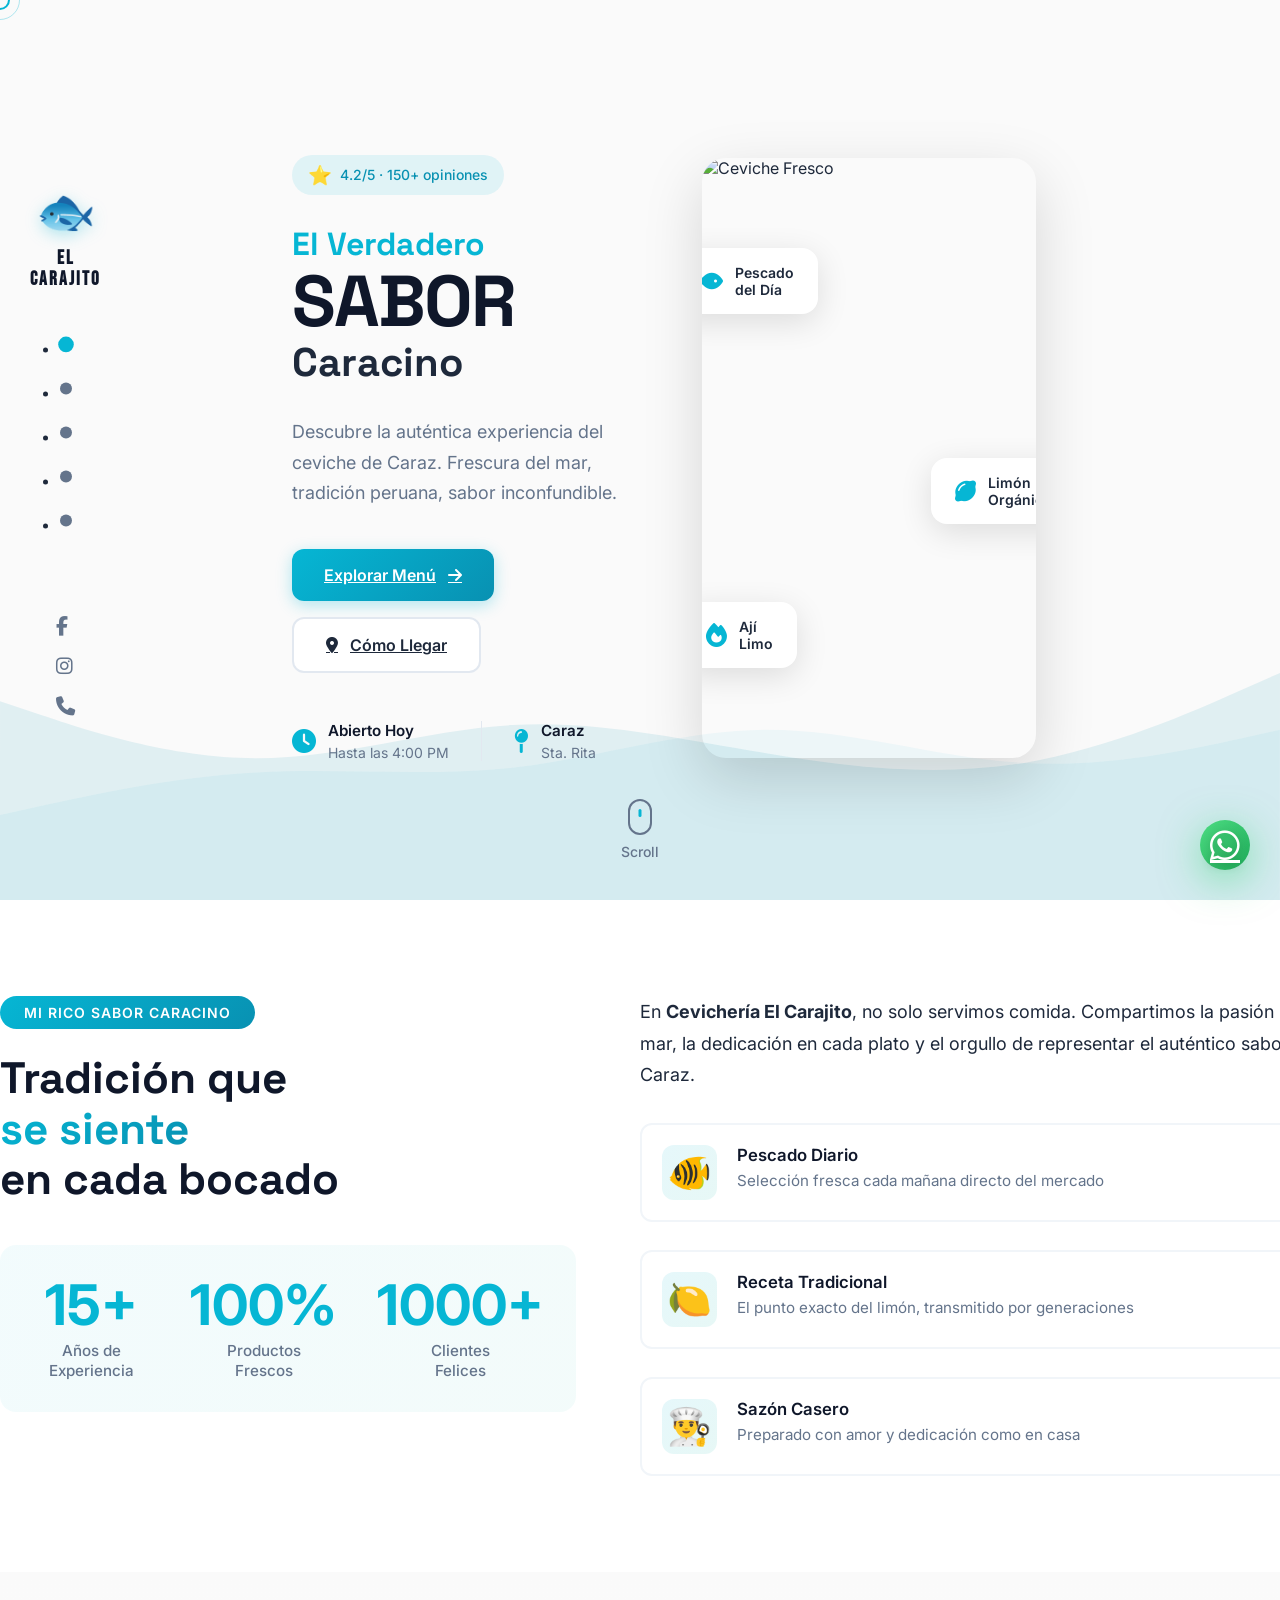
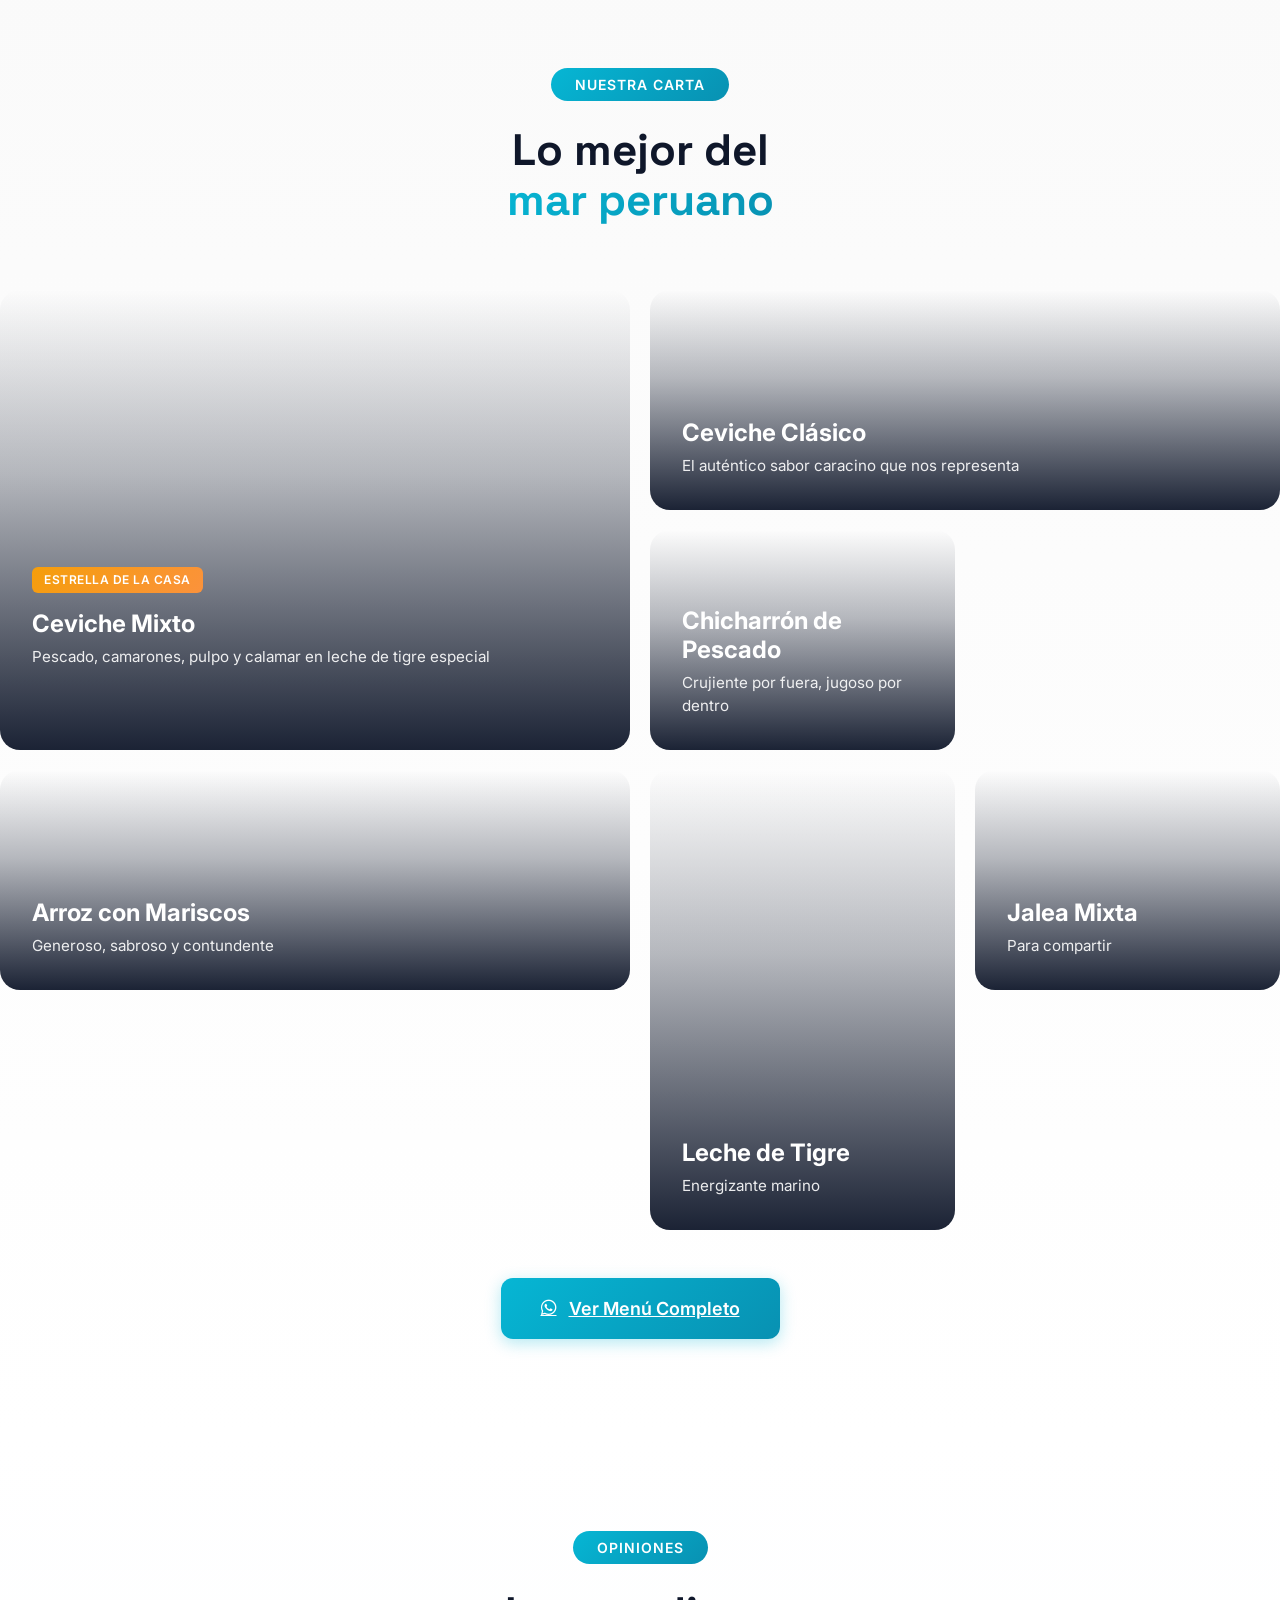
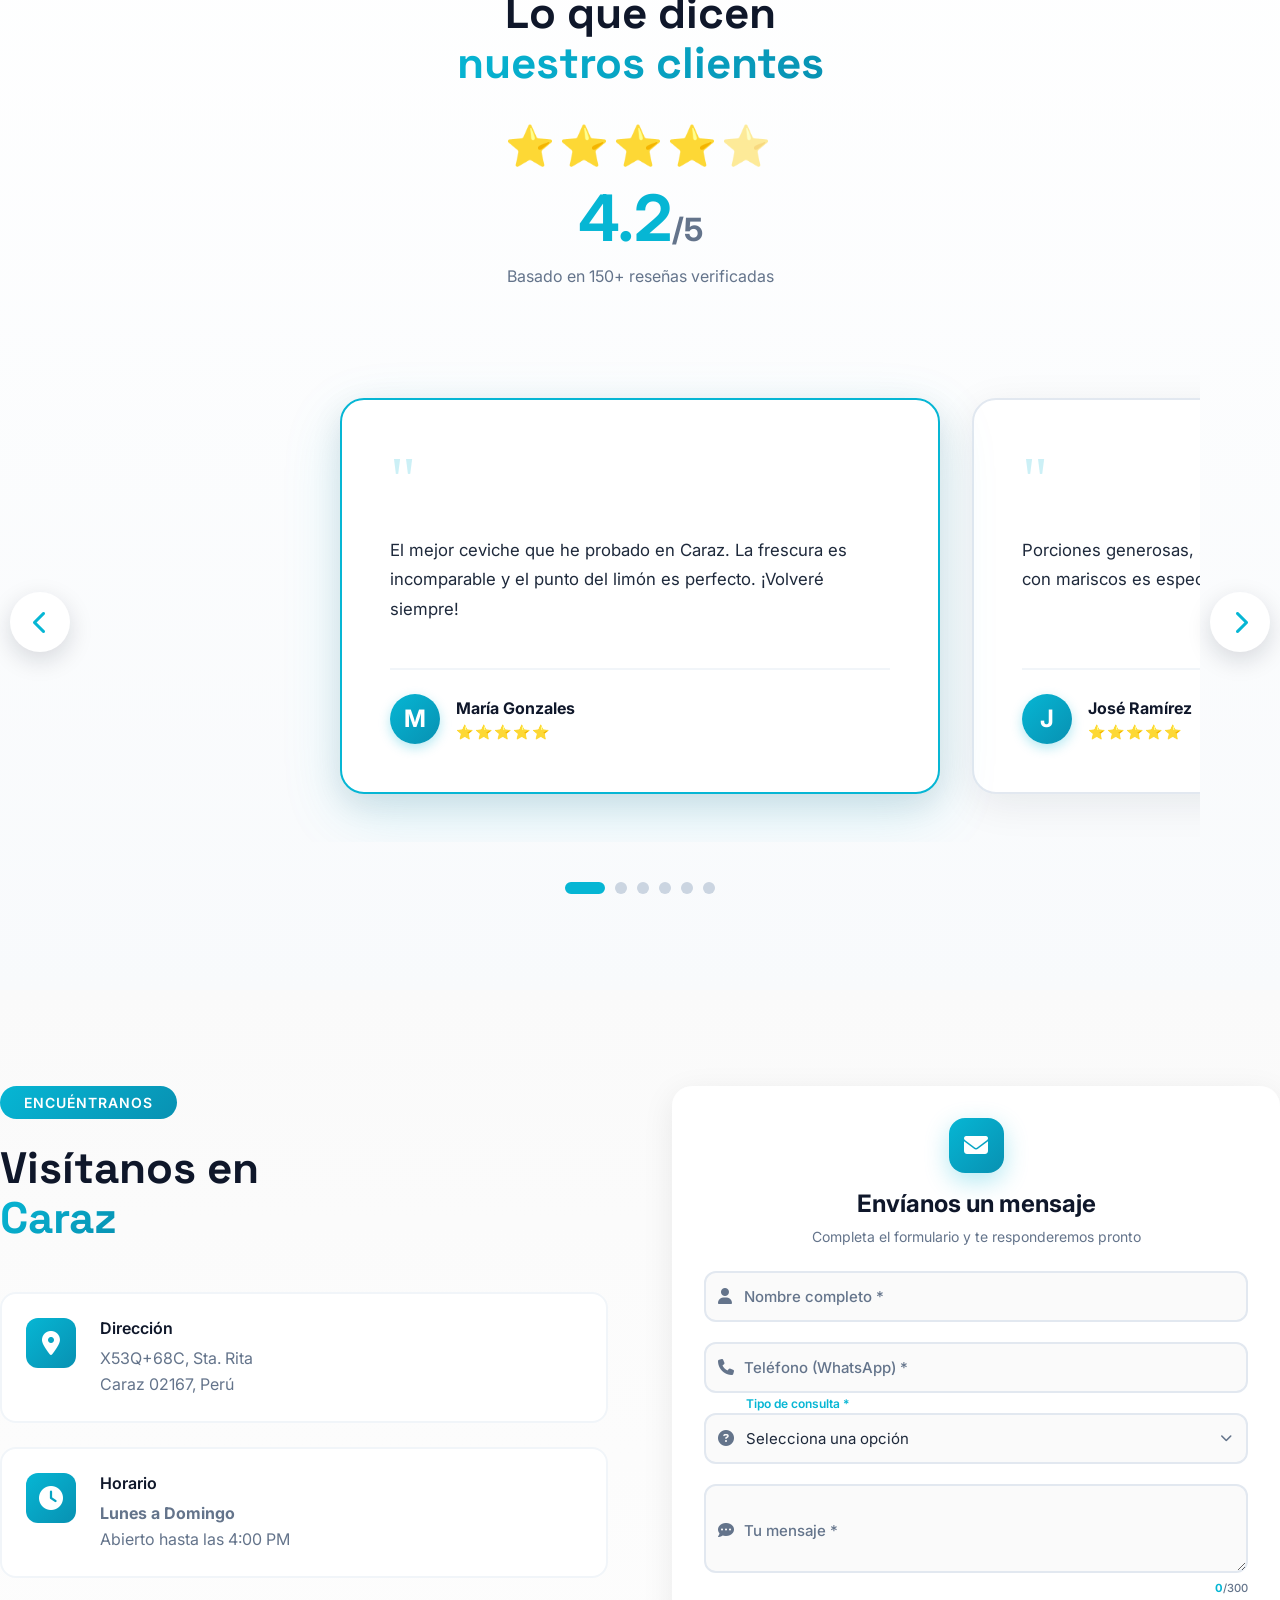
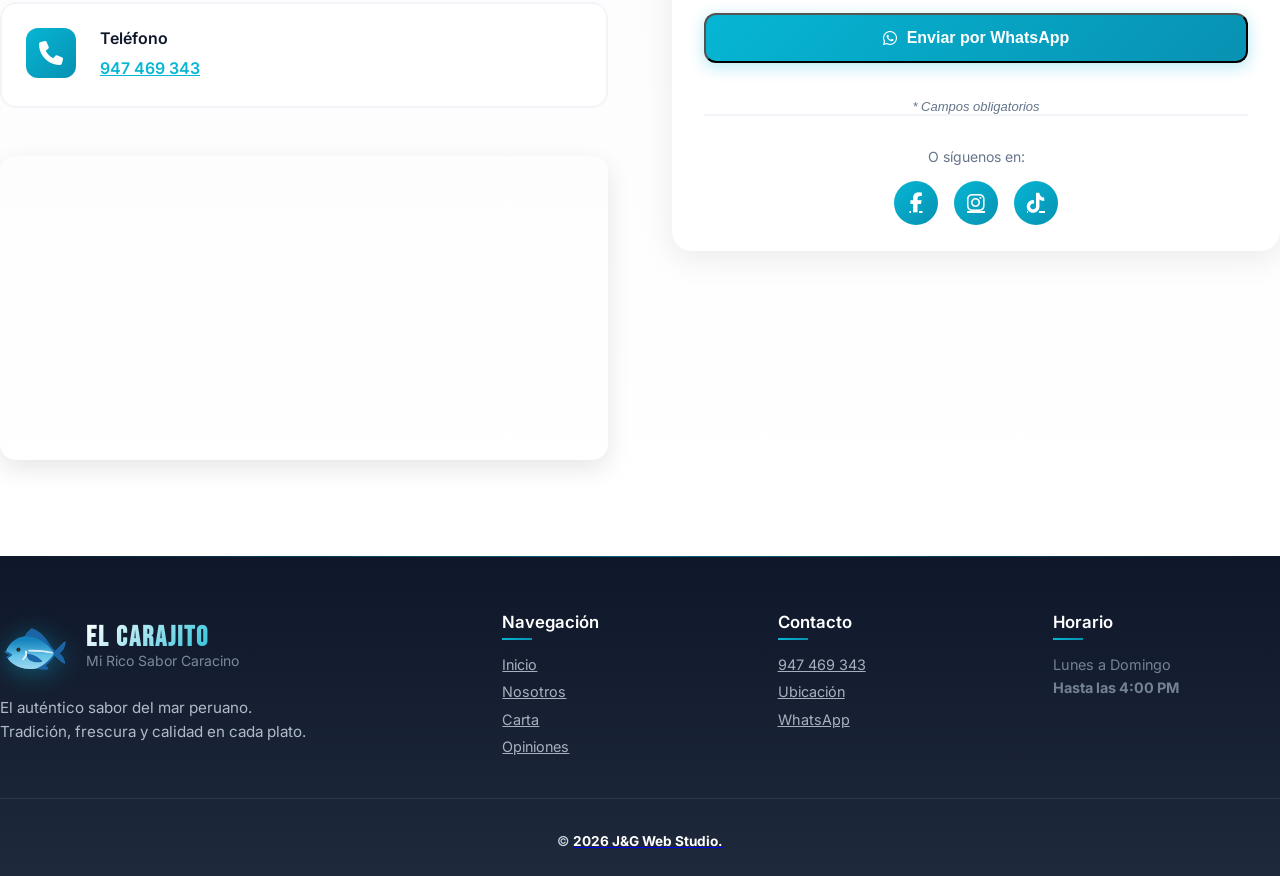
==== commit f4fd4c34: "Add files via upload" ====
--- a/index.html
+++ b/index.html
@@ -269,7 +269,7 @@
             <!-- Bento Grid Layout -->
             <div class="bento-grid">
                 <!-- Ceviche Mixto - Grande -->
-                <div class="bento-item large" style="background-image: url('https://images.unsplash.com/photo-1617093727343-374698b1b08d?w=600&h=800&fit=crop&q=90')">
+                <div class="bento-item large" style="background-image: url('https://www.sabormarino.com/assets/images/products/2_NdZLz3l3.png')">
                     <div class="bento-overlay"></div>
                     <div class="bento-content">
                         <span class="bento-tag">Estrella de la Casa</span>
@@ -280,7 +280,7 @@
                 </div>
 
                 <!-- Ceviche Clásico -->
-                <div class="bento-item medium" style="background-image: url('https://images.unsplash.com/photo-1626200419199-391ae4be7a41?w=500&h=500&fit=crop&q=90')">
+                <div class="bento-item medium" style="background-image: url('https://www.shutterstock.com/image-photo/peruvian-ceviche-traditional-food-260nw-2090292532.jpg')">
                     <div class="bento-overlay"></div>
                     <div class="bento-content">
                         <h3>Ceviche Clásico</h3>
@@ -288,17 +288,17 @@
                     </div>
                 </div>
 
-                <!-- Leche de Tigre -->
-                <div class="bento-item small" style="background-image: url('https://images.unsplash.com/photo-1625943553852-781c6dd46faa?w=400&h=400&fit=crop&q=90')">
+                <!-- Chicharrón de Pescado -->
+                <div class="bento-item small" style="background-image: url('https://i.ytimg.com/vi/TaTLMSrT8ao/hq720.jpg?sqp=-oaymwEhCK4FEIIDSFryq4qpAxMIARUAAAAAGAElAADIQj0AgKJD&rs=AOn4CLDeVqOe9YVHGrgDCQcIABHcPphcSQ')">
                     <div class="bento-overlay"></div>
                     <div class="bento-content">
-                        <h3>Leche de Tigre</h3>
-                        <p>Energizante marino</p>
+                        <h3>Chicharrón de Pescado</h3>
+                        <p>Crujiente por fuera, jugoso por dentro</p>
                     </div>
                 </div>
 
                 <!-- Arroz con Mariscos -->
-                <div class="bento-item medium" style="background-image: url('https://images.unsplash.com/photo-1559181567-c3190ca9959b?w=500&h=500&fit=crop&q=90')">
+                <div class="bento-item medium" style="background-image: url('https://static.wixstatic.com/media/9755d8_c65f90dcb02f4d7482cd02c3280e03ab~mv2.png/v1/fill/w_1000,h_563,al_c,q_90,usm_0.66_1.00_0.01/9755d8_c65f90dcb02f4d7482cd02c3280e03ab~mv2.png')">
                     <div class="bento-overlay"></div>
                     <div class="bento-content">
                         <h3>Arroz con Mariscos</h3>
@@ -306,17 +306,17 @@
                     </div>
                 </div>
 
-                <!-- Chicharrón de Pescado -->
-                <div class="bento-item tall" style="background-image: url('https://images.unsplash.com/photo-1534422298391-e4f8c172dddb?w=400&h=600&fit=crop&q=90')">
+                <!--  Leche de Tigre -->
+                <div class="bento-item tall" style="background-image: url('https://i.pinimg.com/1200x/f2/f1/f5/f2f1f5c1e30a338e7989acc288953686.jpg')">
                     <div class="bento-overlay"></div>
                     <div class="bento-content">
-                        <h3>Chicharrón de Pescado</h3>
-                        <p>Crujiente por fuera, jugoso por dentro</p>
+                        <h3>Leche de Tigre </h3>
+                        <p>Energizante marino</p>
                     </div>
                 </div>
 
                 <!-- Jalea Mixta -->
-                <div class="bento-item small" style="background-image: url('https://images.unsplash.com/photo-1599487488170-d11ec9c172f0?w=400&h=400&fit=crop&q=90')">
+                <div class="bento-item small" style="background-image: url('https://peru.info/archivos/publicacion/254-imagen-101541122022.jpg')">
                     <div class="bento-overlay"></div>
                     <div class="bento-content">
                         <h3>Jalea Mixta</h3>
@@ -534,40 +534,117 @@
                     </div>
                 </div>
 
-                <!-- Formulario Moderno -->
+                <!-- Formulario Compacto y Optimizado -->
                 <div class="contacto-right">
                     <div class="form-container-modern">
-                        <h3>Envíanos un mensaje</h3>
-                        <p>¿Tienes alguna consulta? Escríbenos y te responderemos pronto</p>
+                        <div class="form-header">
+                            <div class="form-icon">
+                                <i class="fas fa-envelope"></i>
+                            </div>
+                            <h3>Envíanos un mensaje</h3>
+                            <p>Completa el formulario y te responderemos pronto</p>
+                        </div>
                         
-                        <form class="form-modern" id="contactForm">
-                            <div class="form-field">
-                                <input type="text" id="name" required>
-                                <label for="name">Tu nombre</label>
-                            </div>
-                            
-                            <div class="form-field">
-                                <input type="tel" id="phone">
-                                <label for="phone">Teléfono (opcional)</label>
-                            </div>
-                            
-                            <div class="form-field">
-                                <textarea id="message" rows="4" required></textarea>
-                                <label for="message">Tu mensaje</label>
-                            </div>
-                            
-                            <button type="submit" class="btn-modern primary full">
-                                <i class="fab fa-whatsapp"></i>
-                                <span>Enviar por WhatsApp</span>
+                        <form class="form-modern" id="contactForm" novalidate>
+                            <!-- Nombre Completo -->
+                            <div class="form-group">
+                                <div class="form-field">
+                                    <i class="fas fa-user field-icon"></i>
+                                    <input type="text" id="name" class="form-input" placeholder="" required autocomplete="name">
+                                    <label for="name" class="form-label">Nombre completo *</label>
+                                    <span class="form-error"></span>
+                                </div>
+                            </div>
+
+                            <!-- Teléfono (más importante que email) -->
+                            <div class="form-group">
+                                <div class="form-field">
+                                    <i class="fas fa-phone field-icon"></i>
+                                    <input type="tel" id="phone" class="form-input" placeholder="" required autocomplete="tel" pattern="[0-9]{9}">
+                                    <label for="phone" class="form-label">Teléfono (WhatsApp) *</label>
+                                    <span class="form-error"></span>
+                                </div>
+                            </div>
+
+                            <!-- Tipo de Consulta -->
+                            <div class="form-group">
+                                <div class="form-field form-select-wrap">
+                                    <i class="fas fa-question-circle field-icon"></i>
+                                    <select id="inquiryType" class="form-input form-select" required>
+                                        <option value="" disabled selected>Selecciona una opción</option>
+                                        <option value="consulta">Consulta General</option>
+                                        <option value="reserva">Reserva de Mesa</option>
+                                        <option value="delivery">Pedido / Delivery</option>
+                                        <option value="evento">Evento / Catering</option>
+                                    </select>
+                                    <label for="inquiryType" class="form-label selected">Tipo de consulta *</label>
+                                    <i class="fas fa-chevron-down select-arrow"></i>
+                                    <span class="form-error"></span>
+                                </div>
+                            </div>
+
+                            <!-- Campos adicionales para Reserva -->
+                            <div id="reservationFields" class="reservation-fields" style="display: none;">
+                                <div class="form-row">
+                                    <div class="form-group">
+                                        <div class="form-field">
+                                            <i class="fas fa-users field-icon"></i>
+                                            <input type="number" id="guests" class="form-input" placeholder="" min="1" max="20">
+                                            <label for="guests" class="form-label">N° de personas</label>
+                                        </div>
+                                    </div>
+                                    <div class="form-group">
+                                        <div class="form-field">
+                                            <i class="fas fa-calendar field-icon"></i>
+                                            <input type="date" id="date" class="form-input" placeholder="">
+                                            <label for="date" class="form-label">Fecha</label>
+                                        </div>
+                                    </div>
+                                </div>
+                            </div>
+
+                            <!-- Mensaje -->
+                            <div class="form-group">
+                                <div class="form-field">
+                                    <i class="fas fa-comment-dots field-icon"></i>
+                                    <textarea id="message" class="form-input" rows="3" placeholder="" required maxlength="300"></textarea>
+                                    <label for="message" class="form-label">Tu mensaje *</label>
+                                    <span class="form-error"></span>
+                                    <span class="char-counter"><span id="charCount">0</span>/300</span>
+                                </div>
+                            </div>
+
+                            <!-- Botón de Envío -->
+                            <button type="submit" class="btn-modern primary full btn-submit">
+                                <span class="btn-text">
+                                    <i class="fab fa-whatsapp"></i>
+                                    <span>Enviar por WhatsApp</span>
+                                </span>
+                                <span class="btn-loader" style="display: none;">
+                                    <i class="fas fa-spinner fa-spin"></i>
+                                    <span>Enviando...</span>
+                                </span>
                             </button>
+
+                            <p class="form-disclaimer">* Campos obligatorios</p>
                         </form>
+
+                        <!-- Mensaje de Éxito -->
+                        <div class="form-success" id="successMessage" style="display: none;">
+                            <div class="success-icon">
+                                <i class="fas fa-check-circle"></i>
+                            </div>
+                            <h4>¡Mensaje enviado!</h4>
+                            <p>Te responderemos pronto por WhatsApp.</p>
+                            <button class="btn-modern secondary" onclick="resetForm()">Enviar otro mensaje</button>
+                        </div>
 
                         <div class="social-modern">
                             <p>O síguenos en:</p>
                             <div class="social-links-modern">
-                                <a href="#"><i class="fab fa-facebook-f"></i></a>
-                                <a href="#"><i class="fab fa-instagram"></i></a>
-                                <a href="#"><i class="fab fa-tiktok"></i></a>
+                                <a href="#" aria-label="Facebook"><i class="fab fa-facebook-f"></i></a>
+                                <a href="#" aria-label="Instagram"><i class="fab fa-instagram"></i></a>
+                                <a href="#" aria-label="TikTok"><i class="fab fa-tiktok"></i></a>
                             </div>
                         </div>
                     </div>
@@ -622,7 +699,7 @@
             </div>
             
             <div class="footer-bottom">
-                <p>&copy; 2026 Cevichería El Carajito. Caraz, Perú</p>
+                <p>&copy; <a href="https://jhoseptq.github.io/Misitioweb/"><b style="color: white;">2026 J&G Web Studio.</b></a></p>
             </div>
         </div>
     </footer>
--- a/styles.css
+++ b/styles.css
@@ -429,11 +429,15 @@
     position: fixed;
     top: 20px;
     right: 20px;
-    z-index: 1000;
+    z-index: 1010;
     flex-direction: column;
     gap: 5px;
     width: 30px;
     height: 30px;
+    background: none;
+    border: none;
+    cursor: pointer;
+    padding: 0;
 }
 
 .mobile-menu-toggle span {
@@ -442,6 +446,22 @@
     background: var(--cyan);
     border-radius: 2px;
     transition: all 0.3s ease;
+}
+
+.mobile-menu-toggle.active span:nth-child(1) {
+    transform: translateY(8px) rotate(45deg);
+}
+
+.mobile-menu-toggle.active span:nth-child(2) {
+    opacity: 0;
+}
+
+.mobile-menu-toggle.active span:nth-child(3) {
+    transform: translateY(-8px) rotate(-45deg);
+}
+
+body.menu-open {
+    overflow: hidden;
 }
 
 /* Hero Moderno Split Screen */
@@ -1258,72 +1278,468 @@
 
 .form-container-modern {
     background: white;
-    padding: 3rem;
-    border-radius: 24px;
+    padding: 2rem;
+    border-radius: 20px;
     box-shadow: 0 8px 32px rgba(0, 0, 0, 0.08);
+    position: relative;
+    max-height: 85vh;
+    overflow-y: auto;
+}
+
+/* Form Header - Más compacto */
+.form-header {
+    text-align: center;
+    margin-bottom: 1.5rem;
+}
+
+.form-icon {
+    width: 55px;
+    height: 55px;
+    margin: 0 auto 1rem;
+    background: var(--gradient-ocean);
+    border-radius: 16px;
+    display: flex;
+    align-items: center;
+    justify-content: center;
+    box-shadow: 0 8px 24px rgba(6, 182, 212, 0.3);
+}
+
+.form-icon i {
+    font-size: 1.5rem;
+    color: white;
 }
 
 .form-container-modern h3 {
-    font-size: 1.875rem;
+    font-size: 1.5rem;
     font-weight: 700;
     color: var(--navy);
     margin-bottom: 0.5rem;
 }
 
-.form-container-modern > p {
+.form-container-modern .form-header > p {
     color: var(--gray);
-    margin-bottom: 2rem;
+    line-height: 1.5;
+    font-size: 0.875rem;
+    max-width: 400px;
+    margin: 0 auto;
 }
 
 .form-modern {
     display: flex;
     flex-direction: column;
-    gap: 1.5rem;
-    margin-bottom: 2rem;
+    gap: 1.25rem;
+    margin-bottom: 0;
+}
+
+.form-group {
+    position: relative;
+}
+
+.form-row {
+    display: grid;
+    grid-template-columns: 1fr 1fr;
+    gap: 0.75rem;
 }
 
 .form-field {
     position: relative;
 }
 
-.form-field input,
-.form-field textarea {
+/* Icono del campo */
+.field-icon {
+    position: absolute;
+    left: 0.875rem;
+    top: 50%;
+    transform: translateY(-50%);
+    color: var(--gray);
+    font-size: 1rem;
+    z-index: 1;
+    transition: all 0.3s ease;
+    pointer-events: none;
+}
+
+.form-field textarea ~ .field-icon {
+    top: 1rem;
+    transform: translateY(0);
+}
+
+.form-input {
     width: 100%;
-    padding: 1rem 1rem 1rem 1rem;
+    padding: 0.875rem 0.875rem 0.875rem 2.5rem;
     border: 2px solid #e2e8f0;
     border-radius: 12px;
     font-family: inherit;
-    font-size: 1rem;
-    transition: all 0.3s ease;
+    font-size: 0.9375rem;
+    transition: all 0.3s cubic-bezier(0.4, 0, 0.2, 1);
     background: #fafafa;
-}
-
-.form-field input:focus,
-.form-field textarea:focus {
+    color: var(--slate);
+}
+
+.form-input::placeholder {
+    color: transparent;
+}
+
+.form-input:focus {
     outline: none;
     border-color: var(--cyan);
     background: white;
-}
-
-.form-field label {
+    box-shadow: 0 0 0 3px rgba(6, 182, 212, 0.1);
+}
+
+.form-input:focus ~ .field-icon {
+    color: var(--cyan);
+}
+
+/* Select personalizado */
+.form-select {
+    appearance: none;
+    cursor: pointer;
+    padding-right: 2.5rem;
+}
+
+.form-select-wrap {
+    position: relative;
+}
+
+.select-arrow {
     position: absolute;
-    left: 1rem;
-    top: 1rem;
+    right: 1rem;
+    top: 50%;
+    transform: translateY(-50%);
     color: var(--gray);
     pointer-events: none;
     transition: all 0.3s ease;
-}
-
-.form-field input:focus + label,
-.form-field textarea:focus + label,
-.form-field input:not(:placeholder-shown) + label,
-.form-field textarea:not(:placeholder-shown) + label {
-    top: -0.75rem;
-    left: 0.75rem;
+    font-size: 0.75rem;
+}
+
+.form-input:focus ~ .select-arrow {
+    color: var(--cyan);
+    transform: translateY(-50%) rotate(180deg);
+}
+
+/* Label flotante mejorado */
+.form-label {
+    position: absolute;
+    left: 2.5rem;
+    top: 50%;
+    transform: translateY(-50%);
+    color: var(--gray);
+    pointer-events: none;
+    transition: all 0.3s cubic-bezier(0.4, 0, 0.2, 1);
+    background: transparent;
+    padding: 0;
+    font-size: 0.9375rem;
+    font-weight: 500;
+}
+
+.form-select-wrap .form-label {
+    left: 2.5rem;
+}
+
+.form-label.selected,
+.form-input:focus + .form-label,
+.form-input:not(:placeholder-shown) + .form-label,
+.form-select:valid + .form-label {
+    top: -0.625rem;
+    left: 2.25rem;
+    font-size: 0.75rem;
+    background: white;
+    padding: 0 0.4rem;
+    color: var(--cyan);
+    font-weight: 600;
+}
+
+/* Estados de validación */
+.form-field.error .form-input {
+    border-color: #ef4444;
+    background: #fef2f2;
+}
+
+.form-field.error .field-icon,
+.form-field.error .form-label {
+    color: #ef4444;
+}
+
+.form-field.success .form-input {
+    border-color: #10b981;
+}
+
+.form-field.success .field-icon {
+    color: #10b981;
+}
+
+/* Mensajes de error - más compactos */
+.form-error {
+    display: none;
+    color: #ef4444;
+    font-size: 0.75rem;
+    margin-top: 0.375rem;
+    font-weight: 500;
+    padding-left: 2.5rem;
+}
+
+.form-field.error .form-error {
+    display: block;
+    animation: slideDown 0.3s ease;
+}
+
+/* Hint text - más compacto */
+.form-hint {
+    display: block;
+    color: var(--gray);
+    font-size: 0.7rem;
+    margin-top: 0.375rem;
+    padding-left: 2.5rem;
+    font-style: italic;
+}
+
+/* Contador de caracteres - más compacto */
+.char-counter {
+    position: absolute;
+    bottom: -1.125rem;
+    right: 0;
+    font-size: 0.7rem;
+    color: var(--gray);
+    font-weight: 500;
+}
+
+.char-counter #charCount {
+    color: var(--cyan);
+    font-weight: 700;
+}
+
+/* Campos de reserva - más compactos */
+.reservation-fields {
+    overflow: hidden;
+    animation: slideDown 0.4s ease;
+    padding: 1rem;
+    background: linear-gradient(135deg, rgba(6, 182, 212, 0.05), rgba(20, 184, 166, 0.05));
+    border-radius: 12px;
+    border: 2px dashed var(--cyan);
+    margin-bottom: 0.5rem;
+}
+
+.reservation-fields::before {
+    content: '📅 Datos para tu reserva';
+    display: block;
+    font-size: 0.8125rem;
+    font-weight: 600;
+    color: var(--cyan);
+    margin-bottom: 0.75rem;
+}
+
+/* Botón de envío - más compacto */
+.btn-submit {
+    position: relative;
+    overflow: hidden;
+    margin-top: 0.5rem;
+    padding: 0.875rem 1.5rem;
+}
+
+.btn-text,
+.btn-loader {
+    display: flex;
+    align-items: center;
+    justify-content: center;
+    gap: 0.625rem;
+}
+
+.btn-submit::before {
+    content: '';
+    position: absolute;
+    inset: 0;
+    background: linear-gradient(90deg, transparent, rgba(255, 255, 255, 0.3), transparent);
+    transform: translateX(-100%);
+    transition: transform 0.6s;
+}
+
+.btn-submit:hover::before {
+    transform: translateX(100%);
+}
+
+.btn-submit:disabled {
+    opacity: 0.6;
+    cursor: not-allowed;
+    transform: none !important;
+}
+
+/* Disclaimer - más compacto */
+.form-disclaimer {
+    text-align: center;
+    font-size: 0.75rem;
+    color: var(--gray);
+    margin-top: 0.75rem;
+    font-style: italic;
+}
+
+/* Mensaje de éxito - más compacto */
+.form-success {
+    text-align: center;
+    padding: 2rem 1.5rem;
+    animation: fadeIn 0.5s ease;
+}
+
+.success-icon {
+    width: 65px;
+    height: 65px;
+    margin: 0 auto 1rem;
+    background: linear-gradient(135deg, #10b981, #059669);
+    border-radius: 50%;
+    display: flex;
+    align-items: center;
+    justify-content: center;
+    animation: scaleIn 0.5s cubic-bezier(0.68, -0.55, 0.265, 1.55);
+}
+
+.success-icon i {
+    font-size: 2rem;
+    color: white;
+}
+
+.form-success h4 {
+    font-size: 1.5rem;
+    font-weight: 700;
+    color: var(--navy);
+    margin-bottom: 0.5rem;
+}
+
+.form-success p {
+    color: var(--gray);
+    line-height: 1.5;
+    margin-bottom: 1.5rem;
+    font-size: 0.9375rem;
+    right: 0;
+    font-size: 0.75rem;
+    color: var(--gray);
+    font-weight: 500;
+}
+
+.char-counter #charCount {
+    color: var(--cyan);
+    font-weight: 700;
+}
+
+/* Campos de reserva */
+.reservation-fields {
+    overflow: hidden;
+    animation: slideDown 0.4s ease;
+    padding: 1.5rem;
+    background: linear-gradient(135deg, rgba(6, 182, 212, 0.05), rgba(20, 184, 166, 0.05));
+    border-radius: 14px;
+    border: 2px dashed var(--cyan);
+}
+
+.reservation-fields::before {
+    content: '\u2139\ufe0f Datos para tu reserva';
+    display: block;
     font-size: 0.875rem;
-    background: white;
-    padding: 0 0.5rem;
+    font-weight: 600;
     color: var(--cyan);
+    margin-bottom: 1rem;
+}
+
+/* Botón de envío mejorado */
+.btn-submit {
+    position: relative;
+    overflow: hidden;
+    margin-top: 1rem;
+}
+
+.btn-submit::before {
+    content: '';
+    position: absolute;
+    inset: 0;
+    background: linear-gradient(90deg, transparent, rgba(255, 255, 255, 0.3), transparent);
+    transform: translateX(-100%);
+    transition: transform 0.6s;
+}
+
+.btn-submit:hover::before {
+    transform: translateX(100%);
+}
+
+.btn-submit:disabled {
+    opacity: 0.6;
+    cursor: not-allowed;
+    transform: none !important;
+}
+
+/* Disclaimer */
+.form-disclaimer {
+    text-align: center;
+    font-size: 0.8125rem;
+    color: var(--gray);
+    margin-top: 1rem;
+    font-style: italic;
+}
+
+/* Mensaje de éxito */
+.form-success {
+    text-align: center;
+    padding: 3rem 2rem;
+    animation: fadeIn 0.5s ease;
+}
+
+.success-icon {
+    width: 80px;
+    height: 80px;
+    margin: 0 auto 1.5rem;
+    background: linear-gradient(135deg, #10b981, #059669);
+    border-radius: 50%;
+    display: flex;
+    align-items: center;
+    justify-content: center;
+    animation: scaleIn 0.5s cubic-bezier(0.68, -0.55, 0.265, 1.55);
+}
+
+.success-icon i {
+    font-size: 2rem;
+    color: white;
+}
+
+.form-success h4 {
+    font-size: 1.5rem;
+    font-weight: 700;
+    color: var(--navy);
+    margin-bottom: 0.5rem;
+}
+
+.form-success p {
+    color: var(--gray);
+    line-height: 1.5;
+    margin-bottom: 1.5rem;
+    font-size: 0.9375rem;
+}
+
+/* Animaciones */
+@keyframes slideDown {
+    from {
+        opacity: 0;
+        transform: translateY(-10px);
+    }
+    to {
+        opacity: 1;
+        transform: translateY(0);
+    }
+}
+
+@keyframes fadeIn {
+    from { opacity: 0; }
+    to { opacity: 1; }
+}
+
+@keyframes scaleIn {
+    0% {
+        transform: scale(0);
+        opacity: 0;
+    }
+    50% {
+        transform: scale(1.2);
+    }
+    100% {
+        transform: scale(1);
+        opacity: 1;
+    }
 }
 
 .social-modern {
@@ -1499,11 +1915,81 @@
 @media (max-width: 1200px) {
     .nav-side {
         display: none;
+        position: fixed;
+        left: 0;
+        top: 0;
+        transform: none;
+        width: 280px;
+        height: 100vh;
+        background: white;
+        box-shadow: 4px 0 20px rgba(0, 0, 0, 0.15);
+        padding: 4rem 2rem;
+        overflow-y: auto;
+        z-index: 1000;
+    }
+    
+    .nav-side.active {
+        display: flex;
+    }
+    
+    .nav-logo {
+        margin-bottom: 2rem;
+    }
+    
+    .nav-links {
+        width: 100%;
+        gap: 0;
+    }
+    
+    .nav-links li {
+        width: 100%;
+        border-bottom: 1px solid #f1f5f9;
+    }
+    
+    .nav-dot {
+        width: 100%;
+        height: auto;
+        padding: 1rem 1.5rem;
+        border-radius: 0;
+        background: transparent !important;
+        text-align: left;
+        display: flex;
+        align-items: center;
+        gap: 1rem;
+        color: var(--slate);
+        font-weight: 500;
+    }
+    
+    .nav-dot::before {
+        content: '';
+        width: 8px;
+        height: 8px;
+        background: var(--gray);
+        border-radius: 50%;
+        opacity: 1;
+        position: static;
+        transform: none;
+    }
+    
+    .nav-dot::after {
+        content: attr(data-text);
+        opacity: 1;
+        position: static;
+        transform: none;
+    }
+    
+    .nav-dot.active::before {
+        background: var(--cyan);
+    }
+    
+    .nav-dot:hover {
+        background: rgba(6, 182, 212, 0.1) !important;
+        transform: none;
     }
     
     /* Ocultar submenú en tablets/móviles */
     .submenu-carta {
-        display: none;
+        display: none !important;
     }
     
     .mobile-menu-toggle {
@@ -1622,6 +2108,75 @@
     .nav-side {
         display: none;
     }
+    
+    /* Formulario responsive */
+    .form-container-modern {
+        padding: 1.75rem 1.25rem;
+        max-height: 80vh;
+    }
+    
+    .form-icon {
+        width: 50px;
+        height: 50px;
+        margin-bottom: 0.875rem;
+    }
+    
+    .form-icon i {
+        font-size: 1.375rem;
+    }
+    
+    .form-container-modern h3 {
+        font-size: 1.375rem;
+    }
+    
+    .form-container-modern .form-header > p {
+        font-size: 0.8125rem;
+    }
+    
+    .form-modern {
+        gap: 1rem;
+    }
+    
+    .form-row {
+        grid-template-columns: 1fr;
+        gap: 1rem;
+    }
+    
+    .form-input {
+        padding: 0.8125rem 0.8125rem 0.8125rem 2.375rem;
+        font-size: 0.875rem;
+    }
+    
+    .field-icon {
+        font-size: 0.9375rem;
+        left: 0.75rem;
+    }
+    
+    .form-label {
+        left: 2.375rem;
+        font-size: 0.875rem;
+    }
+    
+    .form-label.selected,
+    .form-input:focus + .form-label,
+    .form-input:not(:placeholder-shown) + .form-label,
+    .form-select:valid + .form-label {
+        left: 2.125rem;
+        font-size: 0.7rem;
+    }
+    
+    .reservation-fields {
+        padding: 0.875rem;
+    }
+    
+    .btn-submit {
+        padding: 0.8125rem 1.25rem;
+        font-size: 0.9375rem;
+    }
+    
+    .social-modern {
+        padding-top: 1.5rem;
+    }
 }
 
 @media (max-width: 480px) {
@@ -1681,4 +2236,129 @@
     .indicator.active {
         width: 30px;
     }
-}
+    
+    /* Formulario en móviles pequeños */
+    .form-header {
+        margin-bottom: 1.5rem;
+    }
+    
+    .form-icon {
+        width: 48px;
+        height: 48px;
+        margin-bottom: 0.75rem;
+    }
+    
+    .form-icon i {
+        font-size: 1.25rem;
+    }
+    
+    .form-container-modern {
+        padding: 1.5rem 1rem;
+        max-height: 75vh;
+    }
+    
+    .form-container-modern h3 {
+        font-size: 1.25rem;
+    }
+    
+    .form-container-modern .form-header > p {
+        font-size: 0.8125rem;
+    }
+    
+    .form-modern {
+        gap: 0.875rem;
+    }
+    
+    .form-input {
+        padding: 0.75rem 0.75rem 0.75rem 2.25rem;
+        font-size: 0.875rem;
+        border-radius: 10px;
+    }
+    
+    .field-icon {
+        font-size: 0.875rem;
+        left: 0.625rem;
+    }
+    
+    .form-label {
+        left: 2.25rem;
+        font-size: 0.875rem;
+    }
+    
+    .form-label.selected,
+    .form-input:focus + .form-label,
+    .form-input:not(:placeholder-shown) + .form-label,
+    .form-select:valid + .form-label {
+        left: 2rem;
+        font-size: 0.6875rem;
+    }
+    
+    .form-error {
+        font-size: 0.7rem;
+        padding-left: 2.25rem;
+        margin-top: 0.25rem;
+    }
+    
+    .form-hint {
+        font-size: 0.6875rem;
+        padding-left: 2.25rem;
+    }
+    
+    .char-counter {
+        bottom: -1rem;
+        font-size: 0.6875rem;
+    }
+    
+    .reservation-fields {
+        padding: 0.75rem;
+    }
+    
+    .reservation-fields::before {
+        font-size: 0.75rem;
+        margin-bottom: 0.625rem;
+    }
+    
+    .btn-submit {
+        padding: 0.75rem 1rem;
+        font-size: 0.875rem;
+    }
+    
+    .form-disclaimer {
+        font-size: 0.7rem;
+        margin-top: 0.625rem;
+    }
+    
+    .form-success {
+        padding: 1.5rem 1rem;
+    }
+    
+    .success-icon {
+        width: 55px;
+        height: 55px;
+        margin-bottom: 0.875rem;
+    }
+    
+    .success-icon i {
+        font-size: 1.625rem;
+    }
+    
+    .form-success h4 {
+        font-size: 1.25rem;
+        margin-bottom: 0.375rem;
+    }
+    
+    .form-success p {
+        font-size: 0.875rem;
+        margin-bottom: 1.25rem;
+    }
+    
+    .social-modern {
+        padding-top: 1.25rem;
+    }
+    
+    .social-links-modern a {
+        width: 40px;
+        height: 40px;
+        font-size: 1.125rem;
+    }
+}
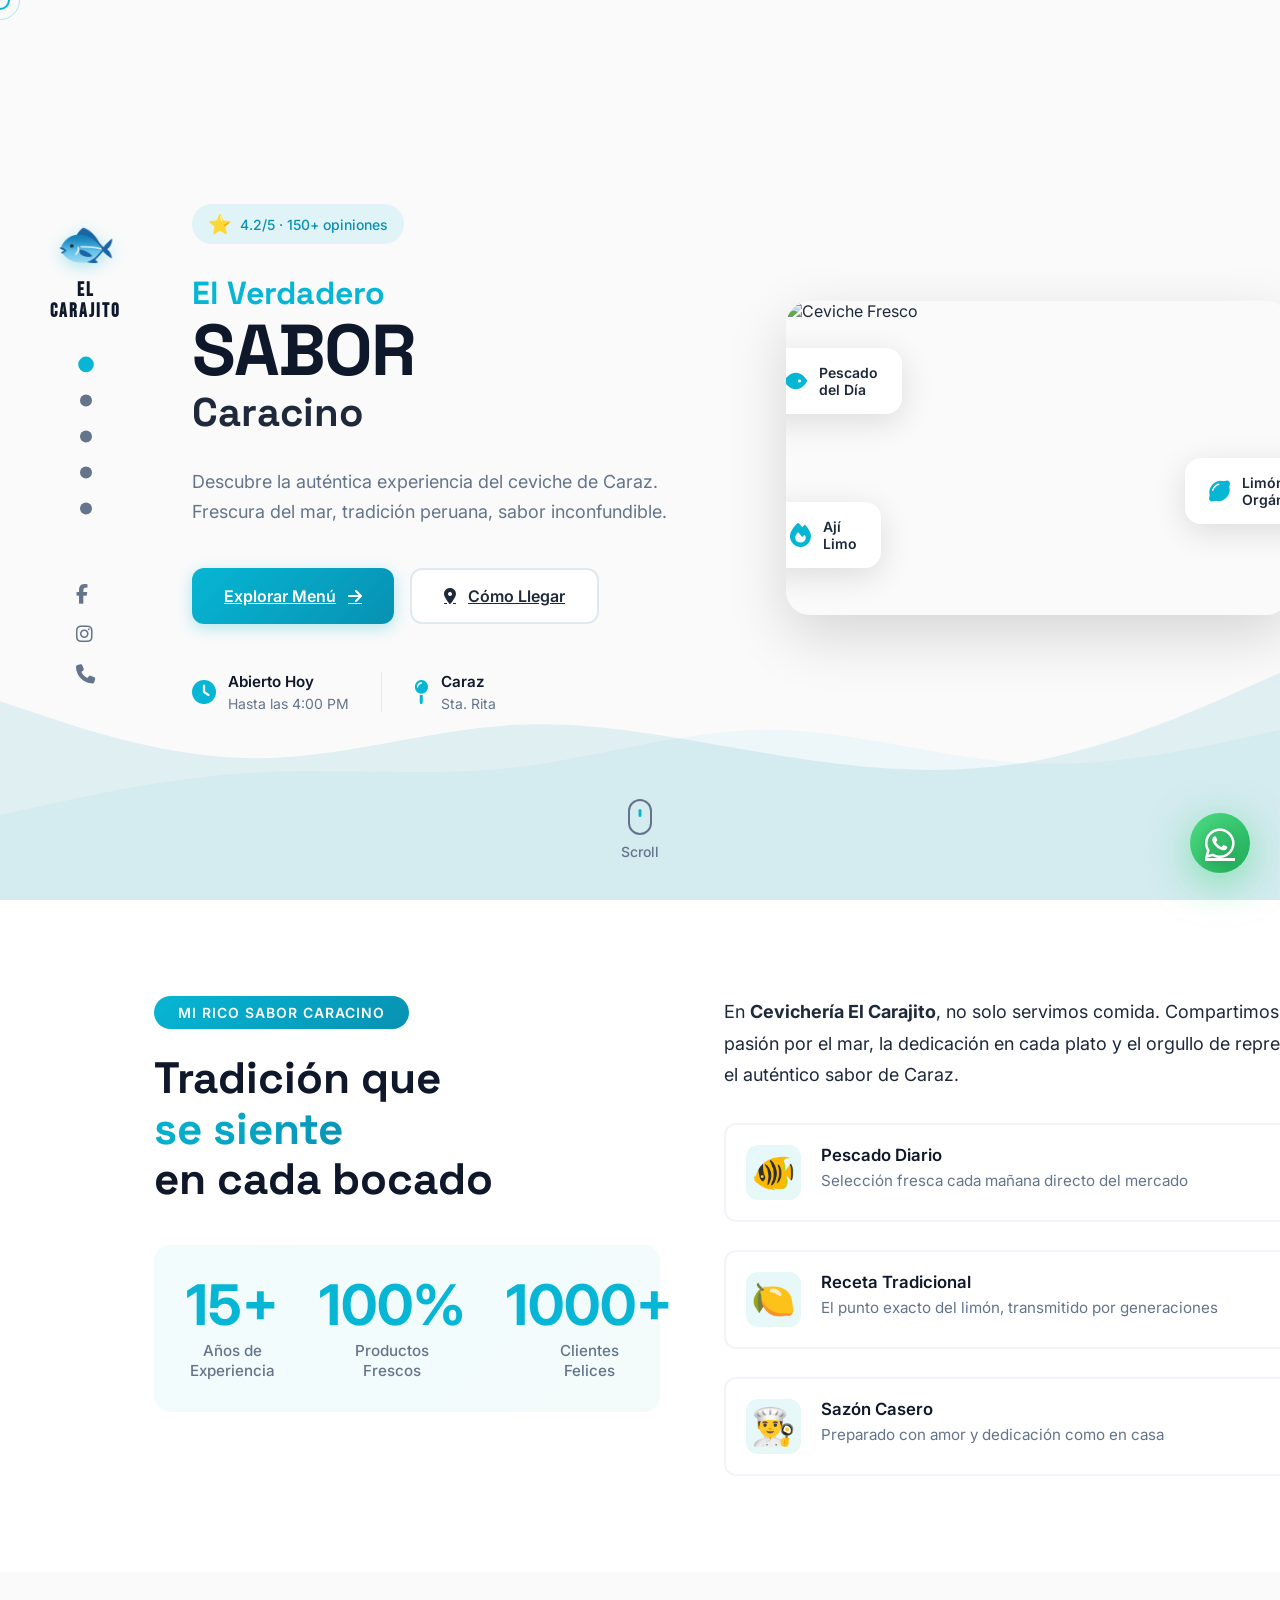
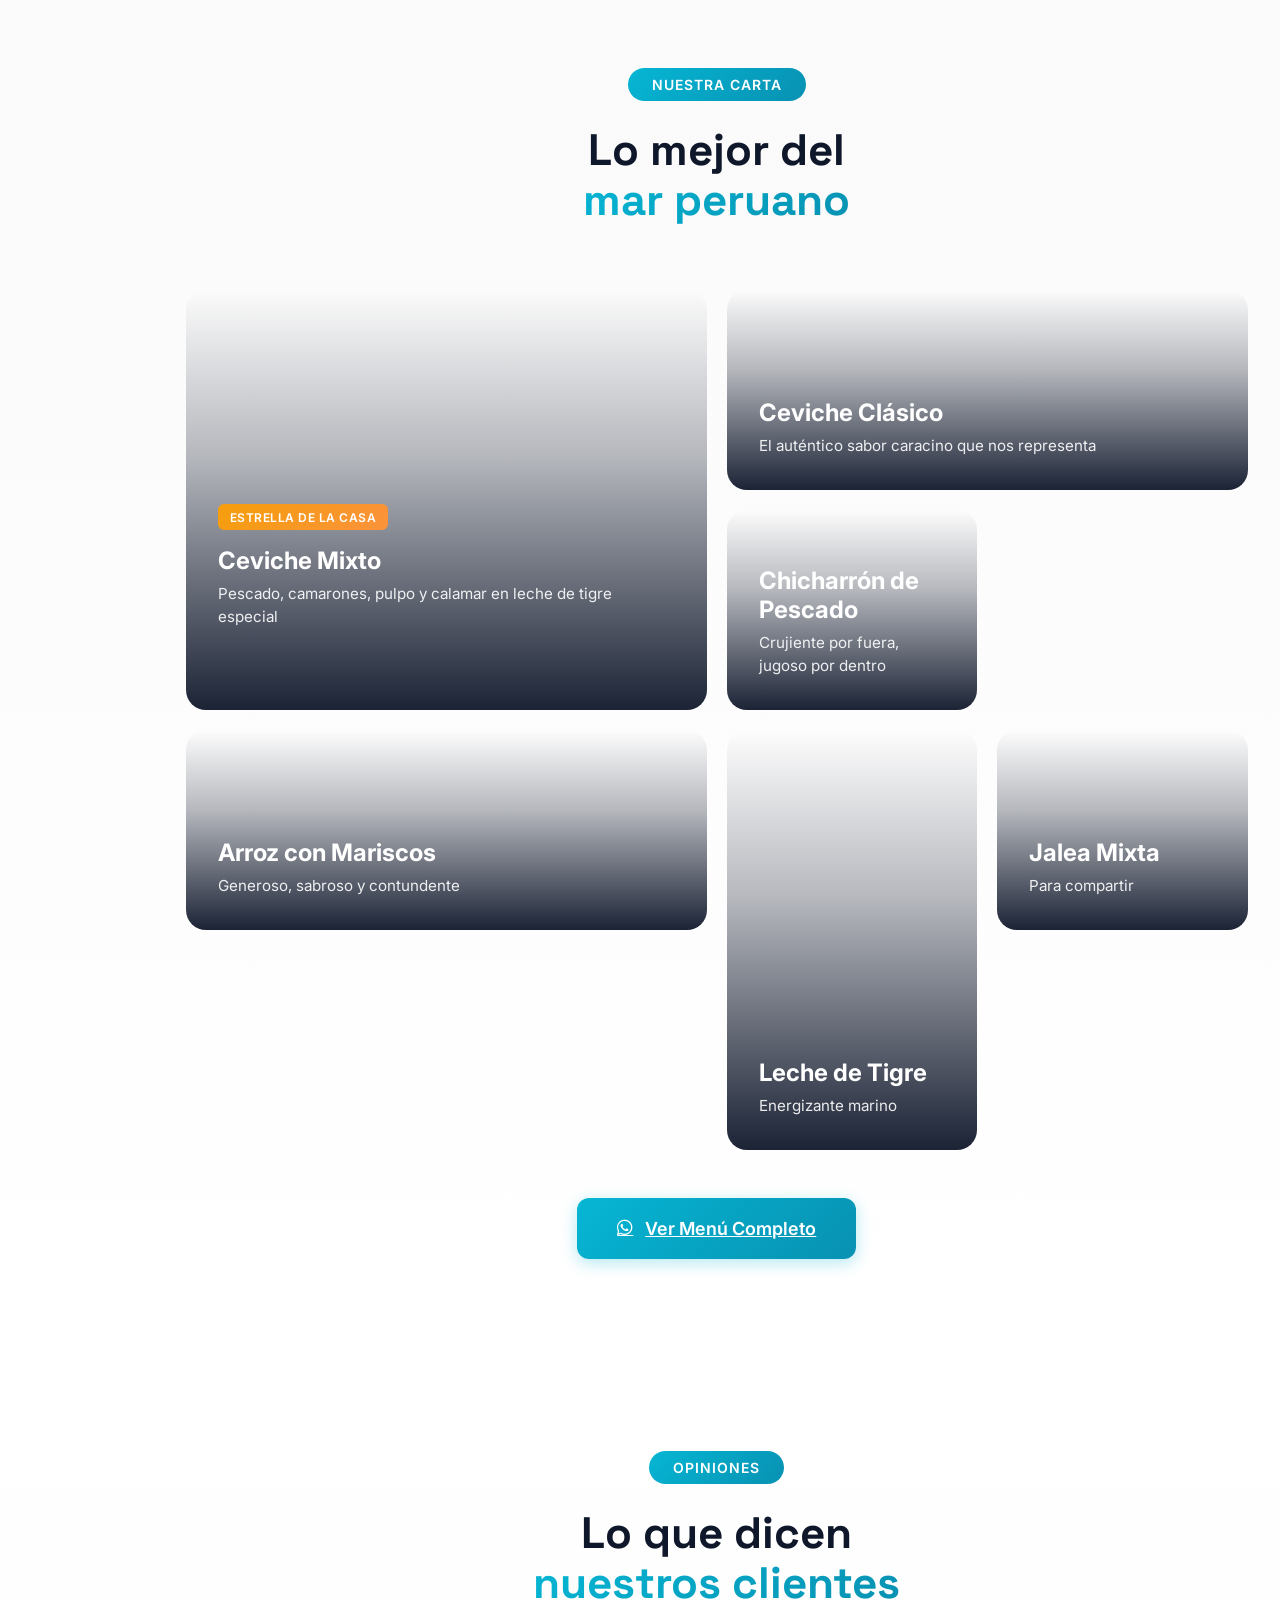
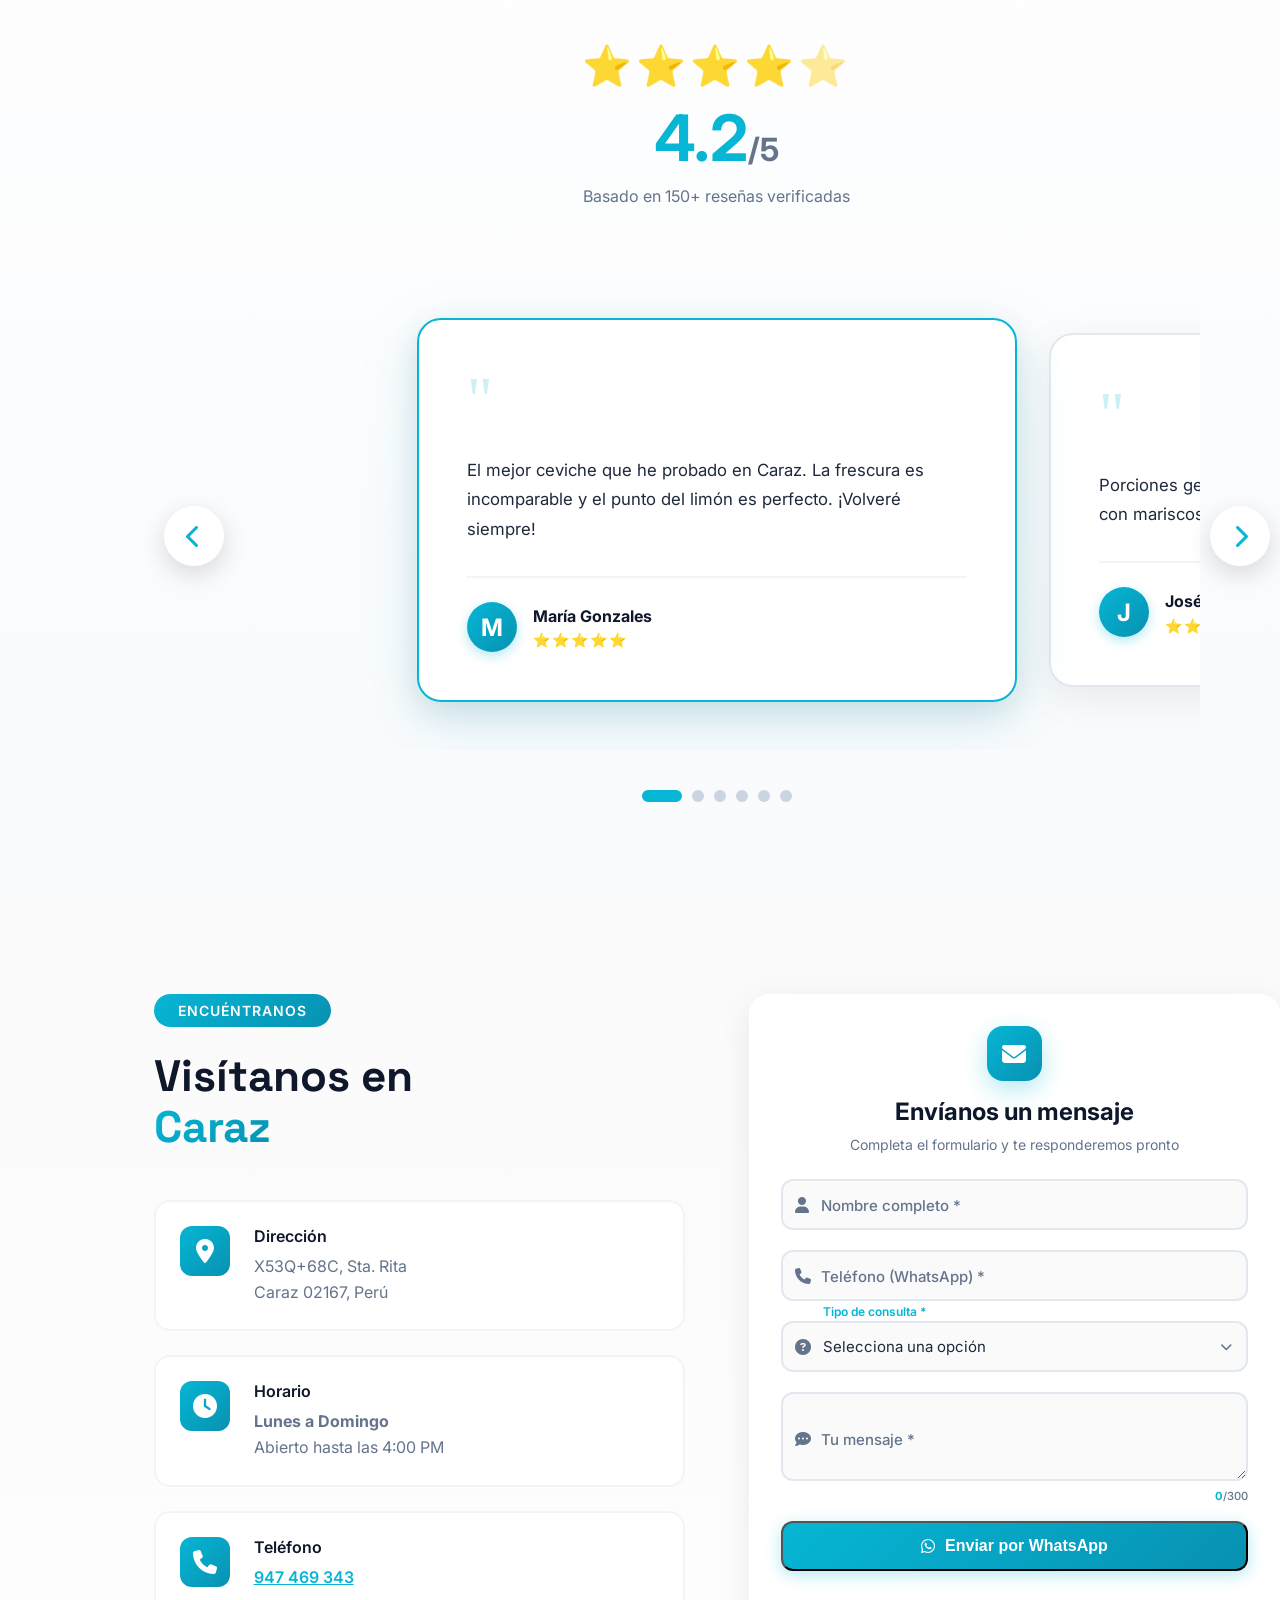
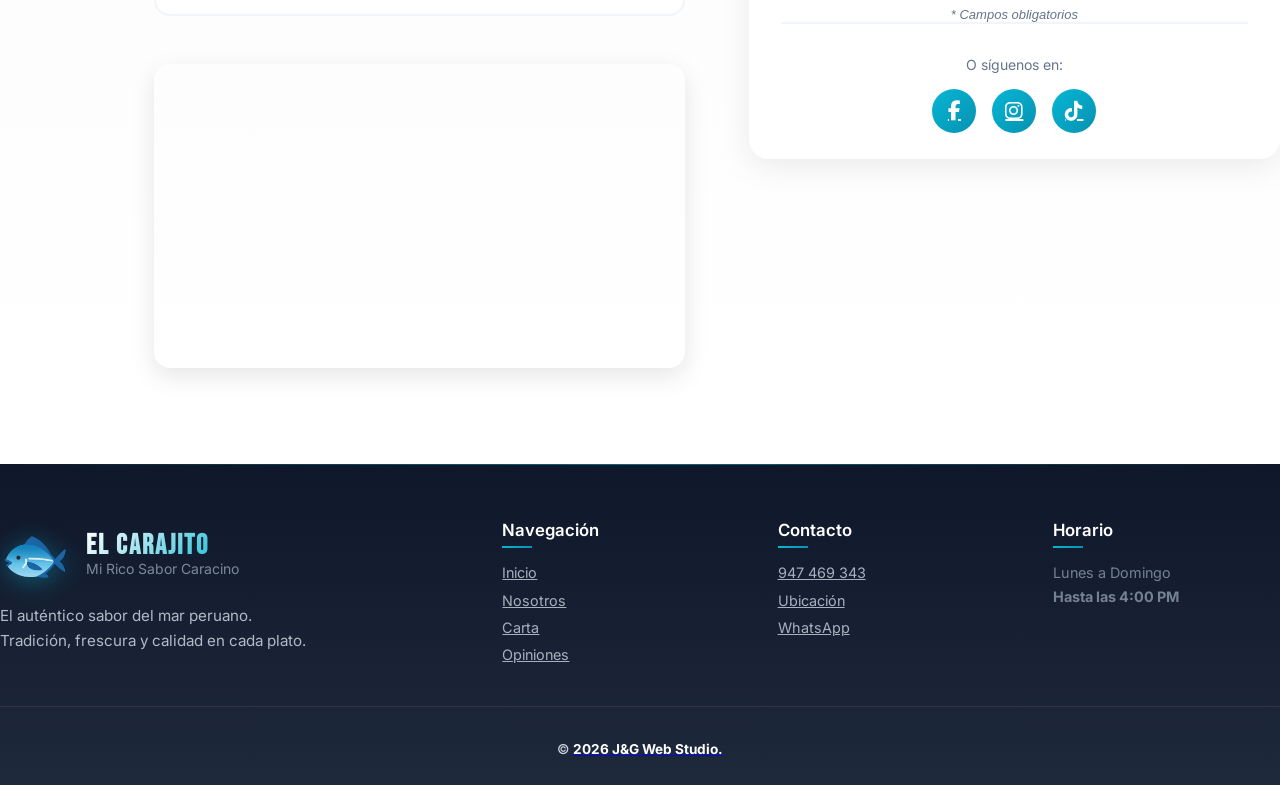
==== commit 1f52abda: "Add files via upload" ====
--- a/index.html
+++ b/index.html
@@ -48,12 +48,11 @@
             <span class="logo-text">EL<br>CARAJITO</span>
         </div>
         <ul class="nav-links">
-            <li><a href="#inicio" class="nav-dot active" data-text="Inicio"></a></li>
-            <li><a href="#sabor" class="nav-dot" data-text="Nuestro Sabor"></a></li>
-            <li class="has-submenu">
-                <a href="#platos" class="nav-dot" data-text="Platos">
-                    <i class="submenu-arrow fas fa-chevron-right"></i>
-                </a>
+            <a href="#inicio" class="nav-dot active" data-text="Inicio"></a>
+            <a href="#sabor" class="nav-dot" data-text="Nuestro Sabor"></a>
+            <div class="has-submenu">
+                <a href="#platos" class="nav-dot" data-text="Platos"></a>
+                <button type="button" class="submenu-trigger" aria-expanded="false" aria-label="Nuestra Carta"></button>
                 <div class="submenu-carta">
                     <div class="submenu-header">
                         <h4>Nuestra Carta</h4>
@@ -103,9 +102,9 @@
                         </a>
                     </div>
                 </div>
-            </li>
-            <li><a href="#opiniones" class="nav-dot" data-text="Opiniones"></a></li>
-            <li><a href="#contacto" class="nav-dot" data-text="Contacto"></a></li>
+            </div>
+            <a href="#opiniones" class="nav-dot" data-text="Opiniones"></a>
+            <a href="#contacto" class="nav-dot" data-text="Contacto"></a>
         </ul>
         <div class="nav-social">
             <a href="#"><i class="fab fa-facebook-f"></i></a>
@@ -120,6 +119,9 @@
         <span></span>
         <span></span>
     </button>
+
+    <!-- Overlay del menú móvil -->
+    <div class="menu-overlay" id="menuOverlay"></div>
 
     <!-- Hero Moderno y Diferente -->
     <section class="hero-modern" id="inicio">
@@ -170,7 +172,7 @@
             <!-- Lado Derecho: Imagen Grande -->
             <div class="hero-right">
                 <div class="hero-image-wrapper">
-                    <img src="https://images.unsplash.com/photo-1626200419199-391ae4be7a41?w=800&h=1000&fit=crop&q=90" 
+                    <img src="https://machupicchuviajesperu.com/wp-content/uploads/2026/02/ceviche.webp" 
                          alt="Ceviche Fresco" 
                          class="hero-main-img">
                     <div class="hero-float-card card-1">
--- a/styles.css
+++ b/styles.css
@@ -1,6 +1,24 @@
 /* ===========================================
    🌊 CEVICHERÍA EL CARAJITO - DISEÑO MODERNO
    =========================================== */
+
+/* ============================================
+   💡 SISTEMA RESPONSIVO PROFESIONAL
+   ============================================
+   
+   🎯 Breakpoints optimizados:
+   - 320px  → Móviles pequeños
+   - 480px  → Móviles medianos
+   - 768px  → Tablets portrait
+   - 1024px → Tablets landscape / Laptops pequeñas
+   - 1440px → Desktop estándar
+   
+   ✅ Unidades flexibles usadas:
+   - rem/em     → Tipografía y espaciado
+   - %/vw/vh    → Layouts y contenedores
+   - clamp()    → Valores fluidos min-ideal-max
+   - aspect-ratio → Imágenes responsivas
+   ============================================ */
 
 /* Reset & Variables */
 * {
@@ -31,12 +49,40 @@
     font-size: 16px;
 }
 
+@media (max-width: 768px) {
+    html {
+        font-size: 15px; /* Ajuste sutil para mejorar legibilidad en móvil */
+    }
+}
+
+@media (max-width: 480px) {
+    html {
+        font-size: 14px;
+    }
+}
+
 body {
     font-family: 'Inter', -apple-system, BlinkMacSystemFont, 'Segoe UI', sans-serif;
     color: var(--slate);
     background: #fafafa;
     overflow-x: hidden;
     position: relative;
+}
+
+/* Asegurar que todas las imágenes sean responsive */
+img {
+    max-width: 100%;
+    height: auto;
+    display: block;
+}
+
+/* Prevenir overflow horizontal */
+.container-wide,
+.hero-split,
+.about-layout,
+.contacto-grid,
+.footer-top {
+    max-width: 100%;
 }
 
 /* Background Waves */
@@ -98,17 +144,17 @@
 /* WhatsApp Floating Button - Ultra Moderno */
 .whatsapp-btn {
     position: fixed !important;
-    bottom: 30px !important;
-    right: 30px !important;
+    bottom: clamp(20px, 3vh, 30px) !important;
+    right: clamp(20px, 3vw, 30px) !important;
     background: linear-gradient(135deg, #25d366 0%, #1faa59 100%);
     color: white;
-    width: 50px;
-    height: 50px;
+    width: clamp(50px, 8vw, 60px);
+    height: clamp(50px, 8vw, 60px);
     border-radius: 50%;
     display: flex;
     align-items: center;
     justify-content: center;
-    font-size: 34px;
+    font-size: clamp(28px, 5vw, 34px);
     box-shadow: 
         0 10px 40px rgba(37, 211, 102, 0.5),
         0 0 0 0 rgba(37, 211, 102, 0.4);
@@ -193,14 +239,15 @@
 /* Navegación Lateral Moderna */
 .nav-side {
     position: fixed;
-    left: 30px;
+    left: clamp(20px, 2vw, 30px);
     top: 50%;
     transform: translateY(-50%);
     z-index: 900;
     display: flex;
     flex-direction: column;
     align-items: center;
-    gap: 3rem;
+    gap: clamp(2rem, 4vh, 3rem);
+    width: clamp(100px, 12vw, 120px); /* Ancho flexible del menú lateral */
 }
 
 .nav-logo {
@@ -301,6 +348,10 @@
     opacity: 0;
     transition: all 0.3s ease;
     color: var(--cyan);
+}
+
+.submenu-trigger {
+    display: none;
 }
 
 .has-submenu:hover .submenu-arrow {
@@ -427,29 +478,57 @@
 .mobile-menu-toggle {
     display: none;
     position: fixed;
-    top: 20px;
-    right: 20px;
+    top: clamp(16px, 3vw, 24px);
+    right: clamp(16px, 3vw, 24px);
     z-index: 1010;
     flex-direction: column;
-    gap: 5px;
-    width: 30px;
-    height: 30px;
-    background: none;
-    border: none;
+    justify-content: center;
+    align-items: center;
+    gap: 6px;
+    width: clamp(48px, 10vw, 56px);
+    height: clamp(48px, 10vw, 56px);
+    background: white;
+    border: 2px solid var(--cyan);
+    border-radius: 12px;
     cursor: pointer;
-    padding: 0;
+    padding: 10px;
+    box-shadow: 
+        0 4px 16px rgba(6, 182, 212, 0.2),
+        0 2px 8px rgba(0, 0, 0, 0.1);
+    transition: all 0.3s ease;
+}
+
+.mobile-menu-toggle:hover {
+    background: var(--cyan);
+    transform: scale(1.05);
+    box-shadow: 
+        0 6px 20px rgba(6, 182, 212, 0.3),
+        0 3px 10px rgba(0, 0, 0, 0.15);
 }
 
 .mobile-menu-toggle span {
-    width: 100%;
+    width: 24px;
     height: 3px;
     background: var(--cyan);
     border-radius: 2px;
     transition: all 0.3s ease;
 }
 
+.mobile-menu-toggle:hover span {
+    background: white;
+}
+
+.mobile-menu-toggle.active {
+    background: var(--cyan);
+    border-color: var(--cyan);
+}
+
+.mobile-menu-toggle.active span {
+    background: white;
+}
+
 .mobile-menu-toggle.active span:nth-child(1) {
-    transform: translateY(8px) rotate(45deg);
+    transform: translateY(9px) rotate(45deg);
 }
 
 .mobile-menu-toggle.active span:nth-child(2) {
@@ -457,11 +536,27 @@
 }
 
 .mobile-menu-toggle.active span:nth-child(3) {
-    transform: translateY(-8px) rotate(-45deg);
+    transform: translateY(-9px) rotate(-45deg);
 }
 
 body.menu-open {
     overflow: hidden;
+}
+
+/* Overlay del menú móvil */
+.menu-overlay {
+    position: fixed;
+    inset: 0;
+    background: rgba(0, 0, 0, 0.5);
+    z-index: 999;
+    opacity: 0;
+    visibility: hidden;
+    transition: opacity 0.3s ease, visibility 0.3s ease;
+}
+
+.menu-overlay.active {
+    opacity: 1;
+    visibility: visible;
 }
 
 /* Hero Moderno Split Screen */
@@ -476,11 +571,24 @@
 .hero-split {
     display: grid;
     grid-template-columns: 52% 48%;
-    gap: 3rem;
+    gap: clamp(1.5rem, 4vw, 3rem);
     align-items: center;
     max-width: 1350px;
+    width: 100%;
     margin: 0 auto;
-    padding: 0 3rem;
+    padding: 0 clamp(1rem, 3vw, 3rem);
+}
+
+/* Espacio para el menú lateral en pantallas grandes */
+@media (min-width: 1025px) {
+    .hero-split,
+    section > .container-wide,
+    .about-layout,
+    .bento-grid,
+    .contacto-grid,
+    .footer-content {
+        margin-left: clamp(140px, 12vw, 180px); /* Espaciado dinámico para el menú */
+    }
 }
 
 .hero-left {
@@ -644,9 +752,29 @@
 
 .hero-main-img {
     width: 100%;
-    height: 600px;
+    aspect-ratio: 16 / 10; /* Reemplaza height fijo con ratio flexible */
     object-fit: cover;
     display: block;
+    border-radius: clamp(12px, 2vw, 24px);
+}
+
+@media (max-width: 1200px) {
+    .hero-main-img {
+        aspect-ratio: 4 / 3;
+    }
+}
+
+@media (max-width: 768px) {
+    .hero-main-img {
+        aspect-ratio: 3 / 2;
+        border-radius: 16px;
+    }
+}
+
+@media (max-width: 480px) {
+    .hero-main-img {
+        aspect-ratio: 1 / 1;
+    }
 }
 
 .hero-float-card {
@@ -867,21 +995,25 @@
 
 .section-head-center {
     text-align: center;
-    margin-bottom: 4rem;
+    margin-bottom: clamp(2rem, 5vw, 4rem);
     max-width: 800px;
+    width: 100%;
     margin-left: auto;
     margin-right: auto;
+    padding: 0 clamp(1rem, 3vw, 2rem);
 }
 
 .bento-grid {
     display: grid;
-    grid-template-columns: repeat(4, 1fr);
-    grid-auto-rows: 220px;
-    gap: 1.25rem;
+    grid-template-columns: repeat(auto-fit, minmax(min(250px, 100%), 1fr));
+    grid-auto-rows: minmax(200px, auto);
+    gap: clamp(0.75rem, 2vw, 1.25rem);
     margin-bottom: 3rem;
     max-width: 1350px;
+    width: 100%;
     margin-left: auto;
     margin-right: auto;
+    padding: 0 clamp(1rem, 3vw, 2rem);
 }
 
 .bento-item {
@@ -1036,36 +1168,40 @@
 .reviews-carousel-3d {
     position: relative;
     max-width: 1400px;
-    margin: 4rem auto 0;
-    padding: 0 80px;
+    width: 100%;
+    margin: clamp(2rem, 5vw, 4rem) auto 0;
+    padding: 0 clamp(40px, 8vw, 80px);
 }
 
 .carousel-track-container {
     overflow: hidden;
     position: relative;
-    padding: 3rem 0;
+    padding: clamp(1.5rem, 4vw, 3rem) 0;
 }
 
 .carousel-track {
     display: flex;
     align-items: center;
     justify-content: flex-start;
-    gap: 2rem;
+    gap: clamp(1rem, 3vw, 2rem);
     transition: transform 0.6s cubic-bezier(0.25, 0.46, 0.45, 0.94);
-    padding: 0 calc(50% - 300px);
+    padding: 0 calc(50% - min(300px, 45vw));
+    scroll-snap-type: x mandatory; /* Añade snap para mejor centrado */
 }
 
 /* Tarjetas del Carrusel */
 .review-card-modern {
-    flex: 0 0 600px;
+    flex: 0 0 min(600px, 90vw);
+    width: 100%;
     background: white;
-    border-radius: 24px;
-    padding: 3rem;
+    border-radius: clamp(16px, 3vw, 24px);
+    padding: clamp(1.5rem, 4vw, 3rem);
     box-shadow: 0 10px 40px rgba(15, 23, 42, 0.08);
     transition: all 0.4s ease;
     border: 2px solid #e2e8f0;
     opacity: 0.5;
     transform: scale(0.9);
+    scroll-snap-align: center; /* Centrado automático */
 }
 
 .review-card-modern.active {
@@ -1092,12 +1228,12 @@
 }
 
 .review-text-modern {
-    font-size: 1.05rem;
+    font-size: clamp(0.875rem, 2vw, 1.05rem);
     line-height: 1.75;
     color: var(--slate);
-    margin-bottom: 2rem;
+    margin-bottom: clamp(1rem, 3vw, 2rem);
     font-weight: 400;
-    min-height: 100px;
+    min-height: auto;
 }
 
 .reviewer {
@@ -1142,13 +1278,13 @@
     position: absolute;
     top: 50%;
     transform: translateY(-50%);
-    width: 60px;
-    height: 60px;
+    width: clamp(42px, 8vw, 60px);
+    height: clamp(42px, 8vw, 60px);
     border-radius: 50%;
     background: white;
     border: none;
     color: var(--cyan);
-    font-size: 1.5rem;
+    font-size: clamp(1rem, 2vw, 1.5rem);
     cursor: pointer;
     display: flex;
     align-items: center;
@@ -1166,11 +1302,11 @@
 }
 
 .carousel-nav.prev {
-    left: 10px;
+    left: clamp(4px, 1vw, 10px);
 }
 
 .carousel-nav.next {
-    right: 10px;
+    right: clamp(4px, 1vw, 10px);
 }
 
 /* Indicadores del Carrusel */
@@ -1912,84 +2048,296 @@
 }
 
 /* RESPONSIVE DESIGN */
-@media (max-width: 1200px) {
+@media (max-width: 1024px) {
     .nav-side {
-        display: none;
         position: fixed;
-        left: 0;
         top: 0;
-        transform: none;
-        width: 280px;
-        height: 100vh;
+        left: -100%; /* Oculto por defecto */
+        width: clamp(260px, 75vw, 320px);
+        height: auto;
+        max-height: 100vh;
         background: white;
         box-shadow: 4px 0 20px rgba(0, 0, 0, 0.15);
-        padding: 4rem 2rem;
+        padding: clamp(1.5rem, 4vw, 2rem) clamp(1.25rem, 4vw, 1.75rem) clamp(1.5rem, 4vw, 2rem);
         overflow-y: auto;
         z-index: 1000;
+        transition: left 0.3s ease;
+        display: flex;
+        flex-direction: column;
+        transform: none; /* Resetear transform del desktop */
+        border-radius: 0 0 24px 0;
     }
     
     .nav-side.active {
-        display: flex;
+        left: 0; /* Aparece deslizándose */
     }
     
     .nav-logo {
-        margin-bottom: 2rem;
+        margin-bottom: clamp(1.5rem, 4vw, 2.5rem);
+        margin-top: clamp(1rem, 3vw, 2rem);
     }
     
     .nav-links {
         width: 100%;
-        gap: 0;
+        gap: clamp(0.5rem, 1.5vw, 0.75rem);
+        flex: 1;
     }
     
     .nav-links li {
         width: 100%;
-        border-bottom: 1px solid #f1f5f9;
     }
     
     .nav-dot {
         width: 100%;
         height: auto;
-        padding: 1rem 1.5rem;
-        border-radius: 0;
+        padding: clamp(0.875rem, 2.5vw, 1.125rem) clamp(1rem, 3vw, 1.25rem);
+        border-radius: 10px;
         background: transparent !important;
         text-align: left;
+        display: flex !important;
+        align-items: center;
+        justify-content: flex-start;
+        gap: clamp(0.75rem, 2vw, 1rem);
+        color: var(--navy);
+        font-weight: 500;
+        position: relative;
+        text-decoration: none;
+        border: 2px solid transparent;
+        transition: all 0.3s ease;
+    }
+    
+    .nav-dot::before {
+        content: none !important;
+        display: none !important;
+    }
+    
+    .nav-dot::after {
+        content: attr(data-text) !important;
+        opacity: 1 !important;
+        visibility: visible !important;
+        position: static;
+        transform: none;
+        flex: 1;
+        color: var(--navy) !important;
+        font-size: clamp(0.9375rem, 2.5vw, 1.0625rem) !important;
+        font-weight: 500;
+        display: block !important;
+        text-align: left;
+        border: none;
+        border-bottom: none;
+    }
+    
+    .nav-dot.active {
+        background: linear-gradient(135deg, rgba(6, 182, 212, 0.2), rgba(6, 182, 212, 0.1)) !important;
+        border-color: var(--cyan);
+        border-left: 4px solid var(--cyan);
+    }
+    
+    .nav-dot.active::after {
+        color: var(--cyan) !important;
+        font-weight: 700;
+    }
+    
+    .nav-dot:hover {
+        background: rgba(6, 182, 212, 0.08) !important;
+        transform: none;
+        border-color: rgba(6, 182, 212, 0.3);
+    }
+    
+    /* Submenú Móvil - MEJORADO */
+    .has-submenu {
+        position: relative;
+        width: 100%;
+    }
+    
+    .has-submenu > .nav-dot {
+        cursor: pointer;
+        background: transparent !important;
+        padding: clamp(0.875rem, 2.5vw, 1.125rem) clamp(1rem, 3vw, 1.25rem) 0.15rem !important;
+        border-radius: 0;
+        overflow: visible;
+        border: none;
+        transition: all 0.3s ease;
+        display: flex !important;
+        justify-content: flex-start;
+        align-items: center;
+        box-shadow: none;
+    }
+    
+    .has-submenu > .nav-dot::after {
+        color: var(--navy) !important;
+        font-weight: 600;
+        padding: 0;
+        background: transparent;
+        border: none;
+        font-size: clamp(0.9375rem, 2.5vw, 1.0625rem) !important;
+    }
+
+    .has-submenu > .nav-dot.active {
+        background: linear-gradient(135deg, rgba(6, 182, 212, 0.2), rgba(6, 182, 212, 0.1)) !important;
+        border-top: 2px solid var(--cyan);
+        border-right: 2px solid var(--cyan);
+        border-bottom: 2px solid var(--cyan);
+        border-left: 4px solid var(--cyan);
+        border-radius: 10px;
+        padding: clamp(0.875rem, 2.5vw, 1.125rem) clamp(1rem, 3vw, 1.25rem) 0.15rem calc(clamp(1rem, 3vw, 1.25rem) - 4px) !important;
+    }
+
+    .has-submenu > .nav-dot.active::after {
+        color: var(--cyan) !important;
+        font-weight: 700;
+    }
+
+    .submenu-trigger {
+        display: flex;
+        width: 100%;
+        align-items: center;
+        justify-content: flex-start;
+        padding: 1rem 1rem 0.95rem;
+        border: none;
+        border-radius: 0;
+        background: transparent;
+        color: var(--cyan);
+        font: inherit;
+        font-size: 0.9rem;
+        font-weight: 600;
+        text-align: left;
+        cursor: pointer;
+        transition: all 0.3s ease;
+        appearance: none;
+        box-shadow: none;
+        outline: none;
+    }
+
+    .submenu-trigger:hover {
+        background: transparent;
+    }
+
+    .submenu-trigger::before {
+        content: 'Nuestra Carta';
+    }
+
+    .has-submenu.open .submenu-trigger {
+        color: var(--cyan-dark);
+        background: transparent;
+    }
+    
+    .has-submenu.open > .nav-dot {
+        border-color: transparent;
+        box-shadow: none;
+    }
+
+    .has-submenu.open > .nav-dot.active {
+        border-top: 2px solid var(--cyan);
+        border-right: 2px solid var(--cyan);
+        border-bottom: 2px solid var(--cyan);
+        border-left: 4px solid var(--cyan);
+    }
+    
+    .has-submenu.open > .nav-dot::after {
+        background: transparent;
+        color: var(--navy) !important;
+    }
+    
+    .submenu-carta {
+        position: static;
+        opacity: 1;
+        visibility: visible;
+        pointer-events: auto;
+        transform: none;
+        box-shadow: none;
+        border: none;
+        border-radius: 0;
+        padding: 0;
+        margin-top: 0;
+        max-height: 0;
+        overflow: hidden;
+        transition: max-height 0.4s cubic-bezier(0.4, 0, 0.2, 1), padding 0.3s ease;
+        background: transparent;
+        min-width: auto;
+    }
+    
+    .has-submenu.open .submenu-carta {
+        max-height: 600px;
+        padding: 0.6rem 0 0;
+    }
+    
+    .submenu-header {
+        display: none;
+    }
+    
+    .submenu-items {
+        gap: 0.5rem;
+        display: flex;
+        flex-direction: column;
+    }
+    
+    .submenu-item {
+        padding: clamp(0.75rem, 2vw, 0.875rem) clamp(0.875rem, 2.5vw, 1rem);
+        border-radius: 8px;
+        margin-bottom: 0;
+        background: white;
+        border: 1px solid #e2e8f0;
+        transition: all 0.3s ease;
+    }
+    
+    .submenu-item:hover {
+        background: white;
+        border-color: var(--cyan);
+        transform: translateX(4px);
+        box-shadow: 0 2px 8px rgba(6, 182, 212, 0.1);
+    }
+    
+    .submenu-item i {
+        font-size: 1.125rem;
+        width: 30px;
+        height: 30px;
+        background: rgba(6, 182, 212, 0.1);
+        border-radius: 8px;
         display: flex;
         align-items: center;
-        gap: 1rem;
-        color: var(--slate);
-        font-weight: 500;
-    }
-    
-    .nav-dot::before {
-        content: '';
-        width: 8px;
-        height: 8px;
-        background: var(--gray);
-        border-radius: 50%;
-        opacity: 1;
-        position: static;
-        transform: none;
-    }
-    
-    .nav-dot::after {
-        content: attr(data-text);
-        opacity: 1;
-        position: static;
-        transform: none;
-    }
-    
-    .nav-dot.active::before {
+        justify-content: center;
+        color: var(--cyan);
+    }
+    
+    .submenu-item:hover i {
         background: var(--cyan);
-    }
-    
-    .nav-dot:hover {
-        background: rgba(6, 182, 212, 0.1) !important;
-        transform: none;
-    }
-    
-    /* Ocultar submenú en tablets/móviles */
-    .submenu-carta {
-        display: none !important;
+        color: white;
+    }
+    
+    .submenu-title {
+        font-size: clamp(0.875rem, 2vw, 0.9375rem);
+        font-weight: 600;
+        color: var(--navy);
+    }
+    
+    .submenu-desc {
+        font-size: clamp(0.75rem, 1.8vw, 0.8125rem);
+        color: var(--gray);
+    }
+    
+    /* Redes sociales en menú móvil */
+    .nav-social {
+        position: relative;
+        bottom: auto;
+        left: auto;
+        right: auto;
+        padding: clamp(1rem, 3vw, 1.5rem) 0 0;
+        margin-top: clamp(1rem, 3vw, 1.5rem);
+        flex-direction: row;
+        justify-content: center;
+        gap: clamp(1.25rem, 4vw, 2rem);
+        border-top: 2px solid #f1f5f9;
+    }
+    
+    .nav-social a {
+        font-size: 1.5rem;
+        color: var(--gray);
+    }
+    
+    .nav-social a:hover {
+        color: var(--cyan);
+        transform: translateY(-2px);
     }
     
     .mobile-menu-toggle {
@@ -1999,6 +2347,7 @@
     .hero-split {
         grid-template-columns: 1fr;
         gap: 3rem;
+        padding: 0 1.5rem;
     }
     
     .hero-right {
@@ -2013,6 +2362,7 @@
     .contacto-grid {
         grid-template-columns: 1fr;
         gap: 3rem;
+        padding: 0 1.5rem;
     }
     
     .bento-grid {
@@ -2028,31 +2378,168 @@
     }
 }
 
+/* ============================================
+   📱 BREAKPOINT: 1024px (Tablets / Laptops)
+   ============================================ */
+@media (max-width: 1024px) {
+    .title-line.big {
+        font-size: clamp(2.5rem, 6vw, 3.5rem);
+    }
+    
+    .hero-desc {
+        font-size: clamp(1rem, 2.5vw, 1.05rem);
+    }
+    
+    .bento-grid {
+        grid-template-columns: repeat(auto-fit, minmax(min(200px, 100%), 1fr));
+        gap: clamp(0.5rem, 1.5vw, 1rem);
+    }
+    
+    .bento-item.large {
+        grid-column: span 2;
+    }
+    
+    .about-stats {
+        grid-template-columns: repeat(2, 1fr);
+        gap: 2rem;
+    }
+    
+    .reviews-carousel-3d {
+        padding: 0 clamp(48px, 10vw, 70px);
+    }
+    
+    .carousel-track {
+        padding: 0 calc(50% - min(280px, 42vw));
+        gap: 1.5rem;
+    }
+    
+    .review-card-modern {
+        flex: 0 0 min(560px, 88vw);
+    }
+    
+    .form-container-modern {
+        padding: 2.25rem 2rem;
+    }
+    
+    .scroll-hint {
+        display: none;
+    }
+    
+    .whatsapp-btn:hover {
+        transform: translateY(-4px) scale(1.1);
+    }
+}
+
+/* ============================================
+   📱 BREAKPOINT: 768px (Tablets Portrait)
+   ============================================ */
 @media (max-width: 768px) {
+    .container-wide {
+        padding: 0 1.25rem;
+    }
+    
     .hero-split {
-        padding: 0 1.5rem;
+        padding: 0 1.25rem;
+        gap: 2rem;
+    }
+    
+    .hero-content {
+        padding-top: 2rem;
     }
     
     .title-line.big {
-        font-size: 3rem;
+        font-size: 2.75rem;
+        line-height: 1.1;
+    }
+    
+    .title-line.small {
+        font-size: 1.75rem;
+    }
+    
+    .hero-desc {
+        font-size: 1rem;
+        margin: 1.5rem 0;
     }
     
     .hero-actions {
         flex-direction: column;
+        gap: 1rem;
     }
     
     .btn-modern {
         width: 100%;
         justify-content: center;
+        padding: 1rem 2rem;
+        font-size: 1rem;
     }
     
     .hero-float-card {
         display: none;
     }
     
+    .scroll-hint {
+        display: none;
+    }
+    
+    .mobile-menu-toggle {
+        z-index: 1001;
+    }
+    
     .about-stats {
         grid-template-columns: 1fr;
-        gap: 2rem;
+        gap: 1.5rem;
+        padding: 0;
+    }
+    
+    .stat {
+        padding: 1.5rem;
+    }
+    
+    .stat h3 {
+        font-size: 2.5rem;
+    }
+    
+    .about-layout {
+        padding: 0 1.25rem;
+        gap: 2.5rem;
+    }
+    
+    .about-modern {
+        padding: 4rem 0;
+    }
+    
+    .contacto-grid {
+        padding: 0 1.25rem;
+    }
+    
+    .contacto-modern {
+        padding: 4rem 0;
+    }
+    
+    .info-card-modern {
+        padding: 1.5rem;
+    }
+    
+    .info-icon {
+        width: 50px;
+        height: 50px;
+        font-size: 1.25rem;
+    }
+    
+    .info-card-modern h4 {
+        font-size: 1.1rem;
+    }
+    
+    .section-head-center {
+        padding: 0 1.25rem;
+    }
+    
+    .reviews-modern {
+        padding: 4rem 0;
+    }
+    
+    .rating-hero {
+        padding: 0 1.25rem;
     }
     
     .bento-grid {
@@ -2067,36 +2554,102 @@
     }
     
     .reviews-carousel-3d {
-        padding: 0 60px;
+        padding: 0 clamp(30px, 6vw, 55px);
+    }
+    
+    .carousel-track-container {
+        padding: 2.5rem 0;
     }
     
     .carousel-track {
-        padding: 0 calc(50% - 250px);
+        padding: 0 calc(50% - min(240px, 40vw));
+        gap: clamp(1rem, 2vw, 1.5rem);
     }
     
     .review-card-modern {
-        flex: 0 0 500px;
+        flex: 0 0 min(480px, 85vw);
+        max-width: 480px;
+        padding: clamp(1.75rem, 4vw, 2.25rem);
+    }
+    
+    .review-text-modern {
+        font-size: clamp(0.9rem, 2vw, 1rem);
+        min-height: auto;
+        line-height: 1.65;
+    }
+    
+    .reviewer-name {
+        font-size: 1rem;
+    }
+    
+    .reviewer-location {
+        font-size: 0.85rem;
     }
     
     .carousel-nav {
-        width: 50px;
-        height: 50px;
-        font-size: 1.25rem;
+        width: clamp(40px, 8vw, 48px);
+        height: clamp(40px, 8vw, 48px);
+        font-size: clamp(0.9rem, 2vw, 1.2rem);
+    }
+    
+    .carousel-nav.prev {
+        left: clamp(4px, 1.5vw, 8px);
+    }
+    
+    .carousel-nav.next {
+        right: clamp(4px, 1.5vw, 8px);
     }
     
     .footer-top {
         grid-template-columns: 1fr;
-        gap: 2rem;
+        gap: 2.5rem;
+        padding: 0 1.25rem;
+    }
+    
+    .footer-col h4 {
+        font-size: 1rem;
+        margin-bottom: 1.25rem;
+    }
+    
+    .footer-links li {
+        margin-bottom: 0.75rem;
+    }
+    
+    .footer-links a {
+        font-size: 0.9rem;
+    }
+    
+    .social-links {
+        gap: 1rem;
+    }
+    
+    .social-links a {
+        width: 40px;
+        height: 40px;
+        font-size: 1.1rem;
+    }
+    
+    .footer-bottom {
+        padding: 1.5rem 1.25rem;
+        flex-direction: column;
+        gap: 1rem;
+        text-align: center;
     }
     
     .section-title-modern {
         font-size: 2.25rem;
+        line-height: 1.2;
+    }
+    
+    .section-label {
+        font-size: 0.8rem;
+        padding: 0.4rem 1rem;
     }
     
     .whatsapp-btn {
         width: 60px;
         height: 60px;
-        font-size: 30px;
+        font-size: 28px;
         bottom: 20px;
         right: 20px;
     }
@@ -2106,8 +2659,14 @@
     }
     
     .nav-side {
-        display: none;
-    }
+        width: 280px;
+    }
+    
+    /* Asegurar que los enlaces sean fáciles de tocar en móvil */
+    a, button {
+        -webkit-tap-highlight-color: rgba(6, 182, 212, 0.2);
+    }
+
     
     /* Formulario responsive */
     .form-container-modern {
@@ -2179,62 +2738,160 @@
     }
 }
 
+/* ============================================
+   📱 BREAKPOINT: 480px (Móviles Medianos)
+   ============================================ */
 @media (max-width: 480px) {
     .title-line.big {
+        font-size: 2.25rem;
+        letter-spacing: -0.02em;
+    }
+    
+    .title-line.small {
+        font-size: 1.5rem;
+    }
+    
+    .hero-desc {
+        font-size: 0.95rem;
+        line-height: 1.6;
+    }
+    
+    .section-title-modern {
+        font-size: 1.85rem;
+        line-height: 1.2;
+    }
+    
+    .form-container-modern {
+        padding: 1.75rem 1.25rem;
+        border-radius: 20px;
+    }
+    
+    .form-header h3 {
+        font-size: 1.5rem;
+    }
+    
+    .form-header p {
+        font-size: 0.875rem;
+    }
+    
+    .form-field label {
+        font-size: 0.875rem;
+    }
+    
+    .form-field input,
+    .form-field select,
+    .form-field textarea {
+        font-size: 0.95rem;
+        padding: 0.875rem 1rem;
+    }
+    
+    .reviews-carousel-3d {
+        padding: 0 clamp(12px, 3vw, 30px);
+        margin: 2rem auto 0;
+    }
+    
+    .carousel-track-container {
+        overflow: hidden;
+        padding: 2rem 0;
+    }
+    
+    .carousel-track {
+        padding: 0 5vw; /* Pequeño padding para visualizar edges */
+        gap: clamp(1.5rem, 5vw, 2rem);
+        justify-content: flex-start; /* Permite scroll correcto */
+        scroll-snap-type: x mandatory;
+        scroll-behavior: smooth;
+    }
+    
+    .review-card-modern {
+        flex: 0 0 75vw; /* Solo 75% del viewport - UNA tarjeta a la vez */
+        max-width: 320px; /* Ancho máximo más pequeño */
+        padding: clamp(1.5rem, 5vw, 1.75rem) clamp(1.25rem, 4vw, 1.5rem);
+        border-radius: 18px;
+        scroll-snap-align: center;
+        min-height: 200px; /* Altura mínima para evitar que se vea muy alargada */
+    }
+    
+    .review-text-modern {
+        font-size: clamp(0.875rem, 2.5vw, 0.95rem);
+        min-height: auto;
+        line-height: 1.6;
+        margin-bottom: 1.25rem;
+    }
+    
+    .reviewer-name {
+        font-size: 0.95rem;
+    }
+    
+    .reviewer-location {
+        font-size: 0.8rem;
+    }
+    
+    .carousel-nav {
+        width: clamp(40px, 10vw, 46px);
+        height: clamp(40px, 10vw, 46px);
+        font-size: clamp(0.95rem, 2.5vw, 1.15rem);
+        box-shadow: 0 4px 16px rgba(15, 23, 42, 0.25);
+        background: rgba(255, 255, 255, 0.95);
+        backdrop-filter: blur(10px);
+    }
+    
+    .carousel-nav.prev {
+        left: 6px;
+    }
+    
+    .carousel-nav.next {
+        right: 6px;
+    }
+    
+    .rating-num {
+        font-size: 3rem;
+    }
+    
+    .stars-big {
+        font-size: 2rem;
+    }
+    
+    .quote-icon {
         font-size: 2.5rem;
-    }
-    
-    .section-title-modern {
+        margin-bottom: 1rem;
+    }
+    
+    .indicator {
+        width: 8px;
+        height: 8px;
+    }
+    
+    .indicator.active {
+        width: 24px;
+    }
+    
+    .carousel-indicators {
+        gap: 0.5rem;
+        margin-top: 2rem;
+    }
+    
+    /* Bento Grid responsive */
+    .bento-grid {
+        gap: 1rem;
+        grid-auto-rows: 200px;
+    }
+    
+    .bento-overlay h3 {
+        font-size: 1.25rem;
+    }
+    
+    .bento-overlay p {
+        font-size: 0.85rem;
+    }
+    
+    /* Stats ajustados */
+    .stat h3 {
         font-size: 2rem;
     }
     
-    .form-container-modern {
-        padding: 2rem 1.5rem;
-    }
-    
-    .reviews-carousel-3d {
-        padding: 0 50px;
-    }
-    
-    .carousel-track {
-        padding: 0 calc(50% - 180px);
-    }
-    
-    .review-card-modern {
-        flex: 0 0 360px;
-        padding: 2rem;
-    }
-    
-    .review-text-modern {
-        font-size: 0.95rem;
-        min-height: 80px;
-    }
-    
-    .carousel-nav {
-        width: 45px;
-        height: 45px;
-        font-size: 1.1rem;
-    }
-    
-    .carousel-nav.prev {
-        left: 5px;
-    }
-    
-    .carousel-nav.next {
-        right: 5px;
-    }
-    
-    .quote-icon {
-        font-size: 3rem;
-    }
-    
-    .indicator {
-        width: 10px;
-        height: 10px;
-    }
-    
-    .indicator.active {
-        width: 30px;
+    .stat p {
+        font-size: 0.85rem;
     }
     
     /* Formulario en móviles pequeños */
@@ -2256,6 +2913,59 @@
         padding: 1.5rem 1rem;
         max-height: 75vh;
     }
+    
+    .btn-submit {
+        padding: 0.875rem 1.5rem;
+        font-size: 0.95rem;
+    }
+    
+    .footer-modern {
+        padding: 3rem 0 1.25rem;
+    }
+    
+    .logo-footer {
+        flex-direction: column;
+        align-items: center;
+        text-align: center;
+        gap: 0.75rem;
+    }
+    
+    .logo-icon-big {
+        font-size: 2.75rem;
+    }
+    
+    .logo-text-footer {
+        font-size: 1.25rem;
+    }
+    
+    .whatsapp-btn {
+        width: 56px;
+        height: 56px;
+        font-size: 26px;
+        bottom: 16px;
+        right: 16px;
+    }
+    
+    /* Optimizar tamaños táctiles */
+    .btn-modern,
+    .btn-submit {
+        min-height: 48px;
+    }
+    
+    /* Espaciado optimizado para móviles pequeños */
+    .hero-modern,
+    .about-modern,
+    .menu-preview,
+    .reviews-modern,
+    .contacto-modern {
+        padding: 3rem 0;
+    }
+    
+    .section-head-center {
+        margin-bottom: 2.5rem;
+    }
+
+    
     
     .form-container-modern h3 {
         font-size: 1.25rem;
@@ -2362,3 +3072,136 @@
         font-size: 1.125rem;
     }
 }
+
+/* ============================================
+   📱 BREAKPOINT: 320px (Móviles Pequeños)
+   ============================================
+   Optimizado para dispositivos móviles mínimos
+   ============================================ */
+@media (max-width: 320px) {
+    html {
+        font-size: 13px; /* Escala todo proporcionalmente */
+    }
+    
+    .title-line.big {
+        font-size: 1.8rem;
+        letter-spacing: -0.03em;
+    }
+    
+    .hero-split {
+        padding: 0 0.75rem;
+        gap: 1rem;
+    }
+    
+    .btn-modern {
+        padding: 0.75rem 1rem;
+        font-size: 0.875rem;
+    }
+    
+    .bento-grid {
+        grid-template-columns: 1fr;
+        gap: 0.5rem;
+    }
+    
+    .about-stats {
+        gap: 1rem;
+    }
+    
+    .stat {
+        padding: 1rem;
+    }
+    
+    .stat h3 {
+        font-size: 1.75rem;
+    }
+    
+    .form-container-modern {
+        padding: 1.25rem;
+    }
+    
+    .whatsapp-btn {
+        width: 45px !important;
+        height: 45px !important;
+        font-size: 24px !important;
+    }
+    
+    /* Carrusel ultra compacto para móviles pequeños */
+    .reviews-carousel-3d {
+        padding: 0 clamp(6px, 2vw, 12px);
+    }
+    
+    .carousel-track-container {
+        padding: 1.5rem 0;
+    }
+    
+    .carousel-track {
+        padding: 0;
+        gap: 1rem;
+        justify-content: center;
+    }
+    
+    .review-card-modern {
+        flex: 0 0 86vw; /* Más ancho en pantallas pequeñas */
+        max-width: 280px; /* Max-width más pequeño */
+        padding: 1.25rem 1rem;
+        min-height: 180px;
+    }
+    
+    .quote-icon {
+        font-size: 2.5rem;
+        margin-bottom: 0.75rem;
+    }
+    
+    .review-text-modern {
+        font-size: 0.8rem;
+        line-height: 1.5;
+        margin-bottom: 1rem;
+    }
+    
+    .carousel-nav {
+        width: 32px !important;
+        height: 32px !important;
+        font-size: 0.75rem !important;
+    }
+    
+    .carousel-indicators {
+        gap: 6px;
+        margin-top: 1.5rem;
+    }
+    
+    .indicator {
+        width: 8px;
+        height: 8px;
+    }
+}
+
+/* ============================================
+   🖥️ BREAKPOINT: 1440px+ (Pantallas Grandes)
+   ============================================
+   Optimizado para monitores desktop grandes
+   ============================================ */
+@media (min-width: 1440px) {
+    html {
+        font-size: 18px; /* Tipografía más grande en pantallas grandes */
+    }
+    
+    .hero-split,
+    .about-layout,
+    .bento-grid,
+    .contacto-grid {
+        max-width: 1400px;
+    }
+    
+    .title-line.big {
+        font-size: 5rem;
+    }
+    
+    .bento-grid {
+        grid-template-columns: repeat(4, 1fr);
+        gap: 1.5rem;
+    }
+    
+    .hero-main-img {
+        aspect-ratio: 16 / 9;
+    }
+}
